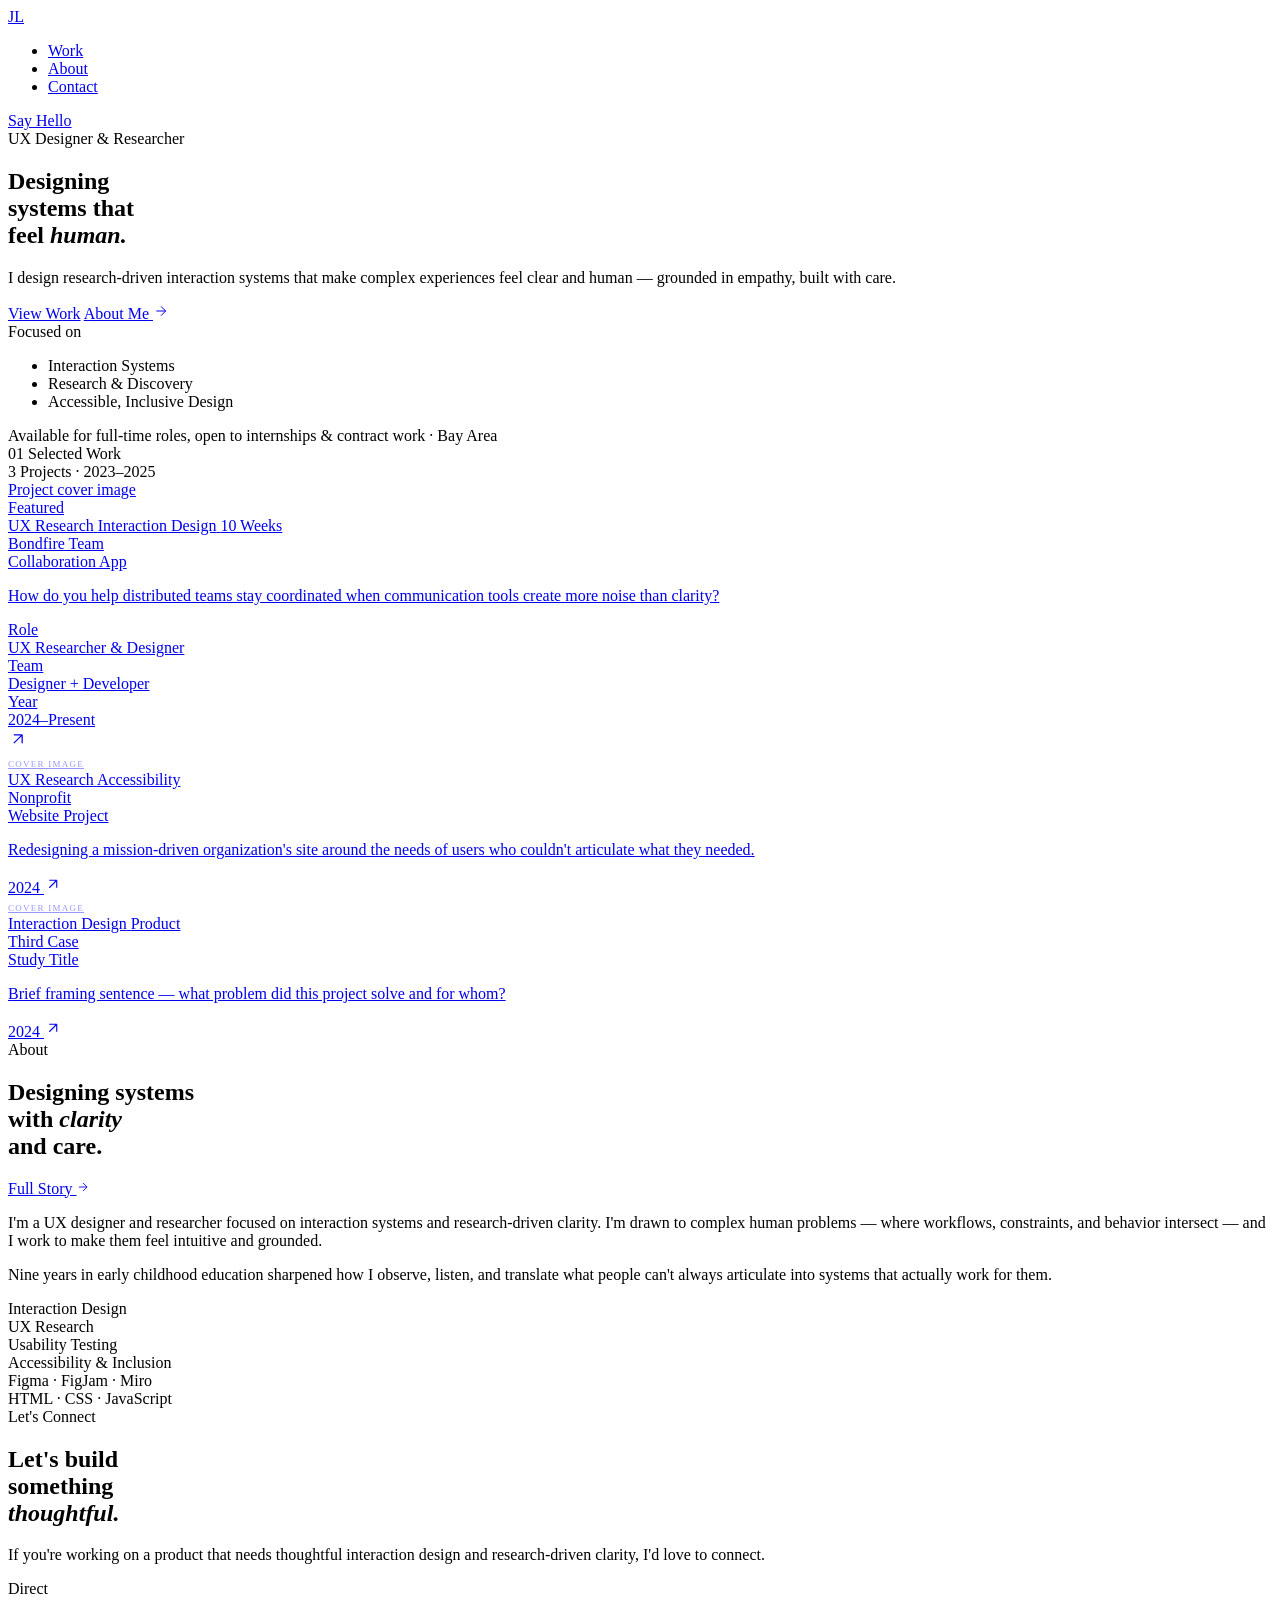
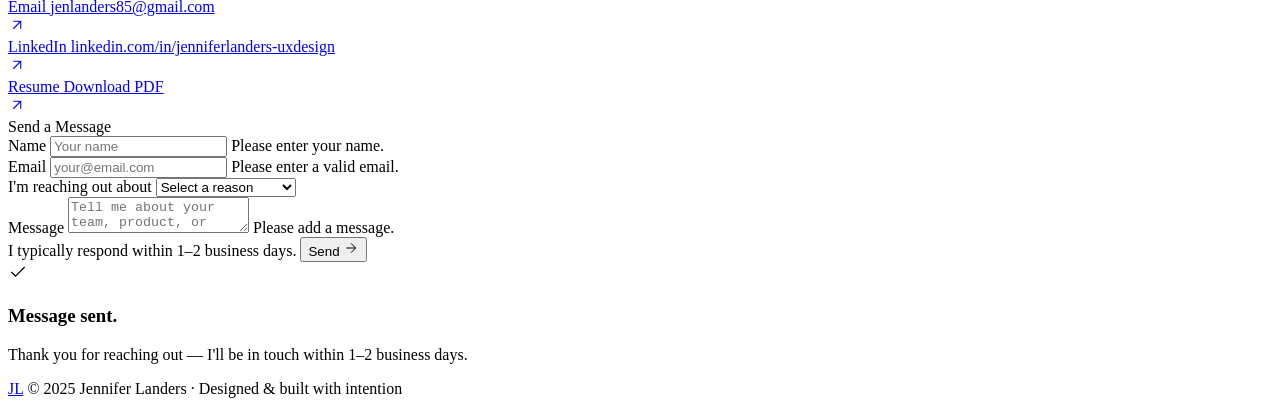
==== index.html @ bf780568 "initialized. 1st draft with placeholder copy from ai. w notes on replacement direction. Ztarts w ind" ====
<!doctype html>
<html lang="en">
  <head>
    <meta charset="UTF-8" />
    <meta name="viewport" content="width=device-width, initial-scale=1.0" />
    <title>Jennifer Landers — UX Designer & Researcher</title>
    <link rel="preconnect" href="https://fonts.googleapis.com" />
    <link
      href="https://fonts.googleapis.com/css2?family=Cormorant+Garamond:ital,wght@0,300;0,400;1,300;1,400&family=DM+Sans:wght@300;400;500&display=swap"
      rel="stylesheet"
    />
    <link rel="stylesheet" href="css/shared.css" />
    <link rel="stylesheet" href="css/index.css" />
  </head>
  <body>
    <!-- ── NAV ── -->
    <!-- JL becomes logo image later -->
    <nav id="nav">
      <a href="index.html" class="nav-monogram">JL</a>
      <ul class="nav-links">
        <li><a href="#work">Work</a></li>
        <li><a href="about.html">About</a></li>
        <li><a href="#contact">Contact</a></li>
      </ul>
      <a href="#contact" class="nav-cta">Say Hello</a>
    </nav>

    <!-- ── HERO ── -->
    <section class="hero">
      <div class="hero-left fade-up">
        <div class="hero-eyebrow">UX Designer & Researcher</div>
        <h1 class="hero-h1">
          Designing<br />systems that<br />feel <em>human.</em>
        </h1>
        <!--
        COPY NOTE: This sub line is your elevator pitch.
        Keep it to 2 sentences max. It should answer:
        what you do + how you do it + what makes you different.
        Update this once you finalize your personal summary.
      -->
        <p class="hero-sub">
          I design research-driven interaction systems that make complex
          experiences feel clear and human — grounded in empathy, built with
          care.
        </p>
        <div class="hero-actions">
          <a href="#work" class="btn-primary">View Work</a>
          <a href="about.html" class="btn-ghost">
            About Me
            <svg
              width="16"
              height="16"
              fill="none"
              stroke="currentColor"
              stroke-width="1.5"
              viewBox="0 0 24 24"
            >
              <path d="M5 12h14M12 5l7 7-7 7" />
            </svg>
          </a>
        </div>
      </div>

      <div class="hero-right fade-up" style="transition-delay: 120ms">
        <div class="hero-descriptor">
          <div class="hero-descriptor-label">Focused on</div>
          <!--
          COPY NOTE: These 3 lines are your specialisms.
          Each gets a green dot. Keep them short — 3–4 words max.
          These should match the language in your resume and about page.
        -->
          <ul class="descriptor-list">
            <li>Interaction Systems <span></span></li>
            <li>Research & Discovery <span></span></li>
            <li>Accessible, Inclusive Design <span></span></li>
          </ul>
        </div>
        <div class="hero-availability">
          <div class="availability-dot"></div>
          <!--
          COPY NOTE: Update this when your availability changes.
          Options: "Available for full-time roles · Bay Area"
          or "Open to internships & contract work · Bay Area"
        -->
          <span class="availability-text"
            >Available for full-time roles, open to internships & contract work
            · Bay Area</span
          >
        </div>
      </div>
    </section>

    <!-- ── WORK ── -->
    <section id="work">
      <div class="work-header fade-up">
        <div class="work-header-left">
          <span class="section-number">01</span>
          <span class="section-title">Selected Work</span>
        </div>
        <!--
        COPY NOTE: Update the project count and year range
        once you know how many case studies you're featuring.
      -->
        <div class="work-header-right">3 Projects · 2023–2025</div>
      </div>

      <!-- ── FEATURED CASE STUDY ── -->
      <!--
      STRUCTURE NOTE: This is your biggest, most complete project.
      It gets the 2-col layout — image left, content right.
      Link this to your actual case study file when it's ready.
      For now it links to the template.
    -->
      <a href="case-study.html" class="featured-card fade-up">
        <div class="featured-img">
          <div class="featured-img-fill">
            <!--
            IMAGE NOTE: Replace this div with an <img> tag
            when you have your project cover image.
            Recommended size: 1200×900px, JPG or WebP.
            The image will be cropped to fill this area.
          -->
            <span class="img-placeholder-text">Project cover image</span>
          </div>
          <div class="featured-card-label">Featured</div>
        </div>
        <div class="featured-content">
          <div class="featured-content-top">
            <!--
            COPY NOTE: Tags describe the work type and duration.
            First 2 are filled (green), last 1 is outline.
            Duration tag goes outline.
          -->
            <div class="featured-tags">
              <span class="card-tag">UX Research</span>
              <span class="card-tag">Interaction Design</span>
              <span class="card-tag outline">10 Weeks</span>
            </div>
            <!--
            COPY NOTE: Project title — can be a real name or a
            descriptive title. Keep to 3–5 words max for visual balance.
          -->
            <div class="featured-title">
              Bondfire Team<br />Collaboration App
            </div>
            <!--
            COPY NOTE: One sentence. Frame the human problem,
            not the feature. What did users struggle with and why
            did it matter? Avoid "I designed a..."
          -->
            <p class="featured-desc">
              How do you help distributed teams stay coordinated when
              communication tools create more noise than clarity?
            </p>
          </div>
          <div class="featured-meta">
            <div class="featured-meta-item">
              <div class="featured-meta-label">Role</div>
              <div class="featured-meta-value">UX Researcher & Designer</div>
            </div>
            <div class="featured-meta-item">
              <div class="featured-meta-label">Team</div>
              <div class="featured-meta-value">Designer + Developer</div>
            </div>
            <div class="featured-meta-item">
              <div class="featured-meta-label">Year</div>
              <div class="featured-meta-value">2024–Present</div>
            </div>
          </div>
        </div>
        <svg
          class="featured-card-arrow"
          width="20"
          height="20"
          fill="none"
          stroke="currentColor"
          stroke-width="1.5"
          viewBox="0 0 24 24"
        >
          <path d="M7 17L17 7M17 7H7M17 7v10" />
        </svg>
      </a>

      <!-- ── WORK GRID — 2 or 3 smaller cards ── -->
      <div class="work-grid">
        <!--
        WORK CARD 2
        COPY NOTE: Replace title, tags, and desc with your second project.
        If this is the Nonprofit Website project, update accordingly.
      -->
        <a href="case-study.html" class="work-card fade-up">
          <div class="work-card-img">
            <div class="work-card-img-inner">
              <span
                class="img-placeholder-text"
                style="
                  opacity: 0.4;
                  font-size: 9px;
                  letter-spacing: 0.14em;
                  text-transform: uppercase;
                  color: var(--mid-gray);
                "
                >Cover image</span
              >
            </div>
          </div>
          <div class="work-card-body">
            <div class="work-card-tags">
              <span class="card-tag">UX Research</span>
              <span class="card-tag outline">Accessibility</span>
            </div>
            <div class="work-card-title">Nonprofit<br />Website Project</div>
            <p class="work-card-desc">
              Redesigning a mission-driven organization's site around the needs
              of users who couldn't articulate what they needed.
            </p>
            <div class="work-card-footer">
              <span class="work-card-year">2024</span>
              <svg
                class="work-card-arrow"
                width="18"
                height="18"
                fill="none"
                stroke="currentColor"
                stroke-width="1.5"
                viewBox="0 0 24 24"
              >
                <path d="M7 17L17 7M17 7H7M17 7v10" />
              </svg>
            </div>
          </div>
        </a>

        <!--
        WORK CARD 3
        COPY NOTE: Replace with your third project.
        The Ctrl Z website, Ripple, or another strong piece.
      -->
        <a
          href="case-study.html"
          class="work-card fade-up"
          style="transition-delay: 80ms"
        >
          <div class="work-card-img">
            <div class="work-card-img-inner">
              <span
                class="img-placeholder-text"
                style="
                  opacity: 0.4;
                  font-size: 9px;
                  letter-spacing: 0.14em;
                  text-transform: uppercase;
                  color: var(--mid-gray);
                "
                >Cover image</span
              >
            </div>
          </div>
          <div class="work-card-body">
            <div class="work-card-tags">
              <span class="card-tag">Interaction Design</span>
              <span class="card-tag outline">Product</span>
            </div>
            <div class="work-card-title">Third Case<br />Study Title</div>
            <p class="work-card-desc">
              Brief framing sentence — what problem did this project solve and
              for whom?
            </p>
            <div class="work-card-footer">
              <span class="work-card-year">2024</span>
              <svg
                class="work-card-arrow"
                width="18"
                height="18"
                fill="none"
                stroke="currentColor"
                stroke-width="1.5"
                viewBox="0 0 24 24"
              >
                <path d="M7 17L17 7M17 7H7M17 7v10" />
              </svg>
            </div>
          </div>
        </a>
      </div>
      <!--
      OPTIONAL 4TH CARD NOTE: The original had a 4th card that spans
      full width. Uncomment and populate this block if you have a 4th
      project. Delete it if you only have 3.

      <a href="case-study.html" class="work-card fade-up"
         style="grid-column:1/-1;display:grid;grid-template-columns:1fr 2fr;transition-delay:120ms;">
        ... card content ...
      </a>
    --></section>

    <!-- ── ABOUT BLURB ── -->
    <section id="about-blurb" class="fade-up">
      <div class="about-blurb-left">
        <div class="about-blurb-eyebrow">About</div>
        <!--
        COPY NOTE: This headline echoes the About page H1.
        It should feel like a warm invitation, not a job description.
        The <em> wraps the italic word — keep it to one word.
      -->
        <h2 class="about-blurb-h2">
          Designing systems<br />with <em>clarity</em><br />and care.
        </h2>
        <a href="about.html" class="about-blurb-link">
          Full Story
          <svg
            width="14"
            height="14"
            fill="none"
            stroke="currentColor"
            stroke-width="1.5"
            viewBox="0 0 24 24"
          >
            <path d="M5 12h14M12 5l7 7-7 7" />
          </svg>
        </a>
      </div>
      <div class="about-blurb-right">
        <!--
        COPY NOTE: 2 short paragraphs. This is the homepage summary —
        more concise than the About page intro.
        Para 1: what you do and how you approach it.
        Para 2: what makes your perspective different (your background).
      -->
        <p class="about-blurb-p">
          I'm a UX designer and researcher focused on interaction systems and
          research-driven clarity. I'm drawn to complex human problems — where
          workflows, constraints, and behavior intersect — and I work to make
          them feel intuitive and grounded.
        </p>
        <p class="about-blurb-p">
          Nine years in early childhood education sharpened how I observe,
          listen, and translate what people can't always articulate into systems
          that actually work for them.
        </p>
        <!--
        CAPABILITY GRID NOTE: 6 cells in a 2×3 grid.
        These are your core skills/tools — short phrases only.
        Green dot auto-added via CSS.
      -->
        <div class="about-capabilities">
          <div class="capability-item">
            <div class="capability-dot"></div>
            Interaction Design
          </div>
          <div class="capability-item">
            <div class="capability-dot"></div>
            UX Research
          </div>
          <div class="capability-item">
            <div class="capability-dot"></div>
            Usability Testing
          </div>
          <div class="capability-item">
            <div class="capability-dot"></div>
            Accessibility & Inclusion
          </div>
          <div class="capability-item">
            <div class="capability-dot"></div>
            Figma · FigJam · Miro
          </div>
          <div class="capability-item">
            <div class="capability-dot"></div>
            HTML · CSS · JavaScript
          </div>
        </div>
      </div>
    </section>

    <!-- ── CONTACT ── -->
    <!--
    SECTION NOTE: This section sits on a dark graphite background.
    Left col: your headline + direct links (email, LinkedIn, resume).
    Right col: contact form.
    The form works purely as HTML — JS later adds validation
    and the success state. Without JS it submits normally.
  -->
    <section id="contact" class="fade-up">
      <div class="contact-left">
        <div class="contact-top">
          <div class="contact-eyebrow">Let's Connect</div>
          <h2 class="contact-h2">
            Let's build<br />something<br /><em>thoughtful.</em>
          </h2>
          <p class="contact-p">
            If you're working on a product that needs thoughtful interaction
            design and research-driven clarity, I'd love to connect.
          </p>
        </div>
        <div class="contact-links">
          <div class="contact-links-label">Direct</div>

          <!-- COPY NOTE: Replace with your professional email address -->
          <a href="mailto:jenlanders85@gmail.com" class="contact-link">
            <div class="contact-link-left">
              <span class="contact-link-label">Email</span>
              <span class="contact-link-value">jenlanders85@gmail.com</span>
            </div>
            <svg
              class="contact-link-arrow"
              width="18"
              height="18"
              fill="none"
              stroke="currentColor"
              stroke-width="1.5"
              viewBox="0 0 24 24"
            >
              <path d="M7 17L17 7M17 7H7M17 7v10" />
            </svg>
          </a>

          <!-- COPY NOTE: Replace with your real LinkedIn URL -->
          <a
            href="https://linkedin.com/in/jenniferlanders-uxdesign"
            class="contact-link"
            target="_blank"
            rel="noopener"
          >
            <div class="contact-link-left">
              <span class="contact-link-label">LinkedIn</span>
              <span class="contact-link-value"
                >linkedin.com/in/jenniferlanders-uxdesign</span
              >
            </div>
            <svg
              class="contact-link-arrow"
              width="18"
              height="18"
              fill="none"
              stroke="currentColor"
              stroke-width="1.5"
              viewBox="0 0 24 24"
            >
              <path d="M7 17L17 7M17 7H7M17 7v10" />
            </svg>
          </a>

          <!-- COPY NOTE: Update the href once your resume PDF is named and placed -->
          <a
            href="jennifer-landers-resume.pdf"
            class="contact-link"
            target="_blank"
          >
            <div class="contact-link-left">
              <span class="contact-link-label">Resume</span>
              <span class="contact-link-value">Download PDF</span>
            </div>
            <svg
              class="contact-link-arrow"
              width="18"
              height="18"
              fill="none"
              stroke="currentColor"
              stroke-width="1.5"
              viewBox="0 0 24 24"
            >
              <path d="M7 17L17 7M17 7H7M17 7v10" />
            </svg>
          </a>
        </div>
      </div>

      <div class="contact-right">
        <div class="contact-form-label">Send a Message</div>
        <div class="contact-form-wrap">
          <!--
          FORM NOTE: action="" currently goes nowhere — the page just
          reloads on submit. fixed later w js
        
        -->
          <form class="contact-form" id="contactForm" novalidate>
            <div class="form-row">
              <div class="form-field" id="field-name">
                <label for="contact-name">Name</label>
                <input
                  type="text"
                  id="contact-name"
                  name="name"
                  placeholder="Your name"
                  autocomplete="name"
                />
                <span class="form-error-msg">Please enter your name.</span>
              </div>
              <div class="form-field" id="field-email">
                <label for="contact-email">Email</label>
                <input
                  type="email"
                  id="contact-email"
                  name="email"
                  placeholder="your@email.com"
                  autocomplete="email"
                />
                <span class="form-error-msg">Please enter a valid email.</span>
              </div>
            </div>
            <div class="form-field" id="field-reason">
              <label for="contact-reason">I'm reaching out about</label>
              <select id="contact-reason" name="reason">
                <option value="" disabled selected>Select a reason</option>
                <option value="fulltime">Full-time role</option>
                <option value="contract">Freelance / contract</option>
                <option value="collab">Collaboration</option>
                <option value="other">Something else</option>
              </select>
            </div>
            <div class="form-field" id="field-message">
              <label for="contact-message">Message</label>
              <textarea
                id="contact-message"
                name="message"
                placeholder="Tell me about your team, product, or what you're working on…"
              ></textarea>
              <span class="form-error-msg">Please add a message.</span>
            </div>
            <div class="form-submit-row">
              <span class="form-note"
                >I typically respond within 1–2 business days.</span
              >
              <button type="submit" class="btn-form-submit">
                Send
                <svg
                  width="16"
                  height="16"
                  fill="none"
                  stroke="currentColor"
                  stroke-width="1.5"
                  viewBox="0 0 24 24"
                >
                  <path d="M5 12h14M12 5l7 7-7 7" />
                </svg>
              </button>
            </div>
          </form>

          <!-- SUCCESS STATE: hidden by default, add w JS -->
          <div class="form-success" id="formSuccess">
            <div class="form-success-icon">
              <svg
                width="20"
                height="20"
                fill="none"
                stroke="currentColor"
                stroke-width="1.5"
                viewBox="0 0 24 24"
              >
                <path d="M20 6L9 17l-5-5" />
              </svg>
            </div>
            <h3>Message sent.</h3>
            <p>
              Thank you for reaching out — I'll be in touch within 1–2 business
              days.
            </p>
          </div>
        </div>
      </div>
    </section>

    <!-- ── FOOTER ── -->

    <footer>
      <a href="index.html" class="footer-monogram">JL</a>
      <span class="footer-copy"
        >© 2025 Jennifer Landers · Designed & built with intention</span
      >
    </footer>

    <!--
    JS NOTE: Script tag is here but index.js is empty until later js add.
    The page works completely without it.
  -->
    <script src="javascript/index.js"></script>
  </body>
</html>
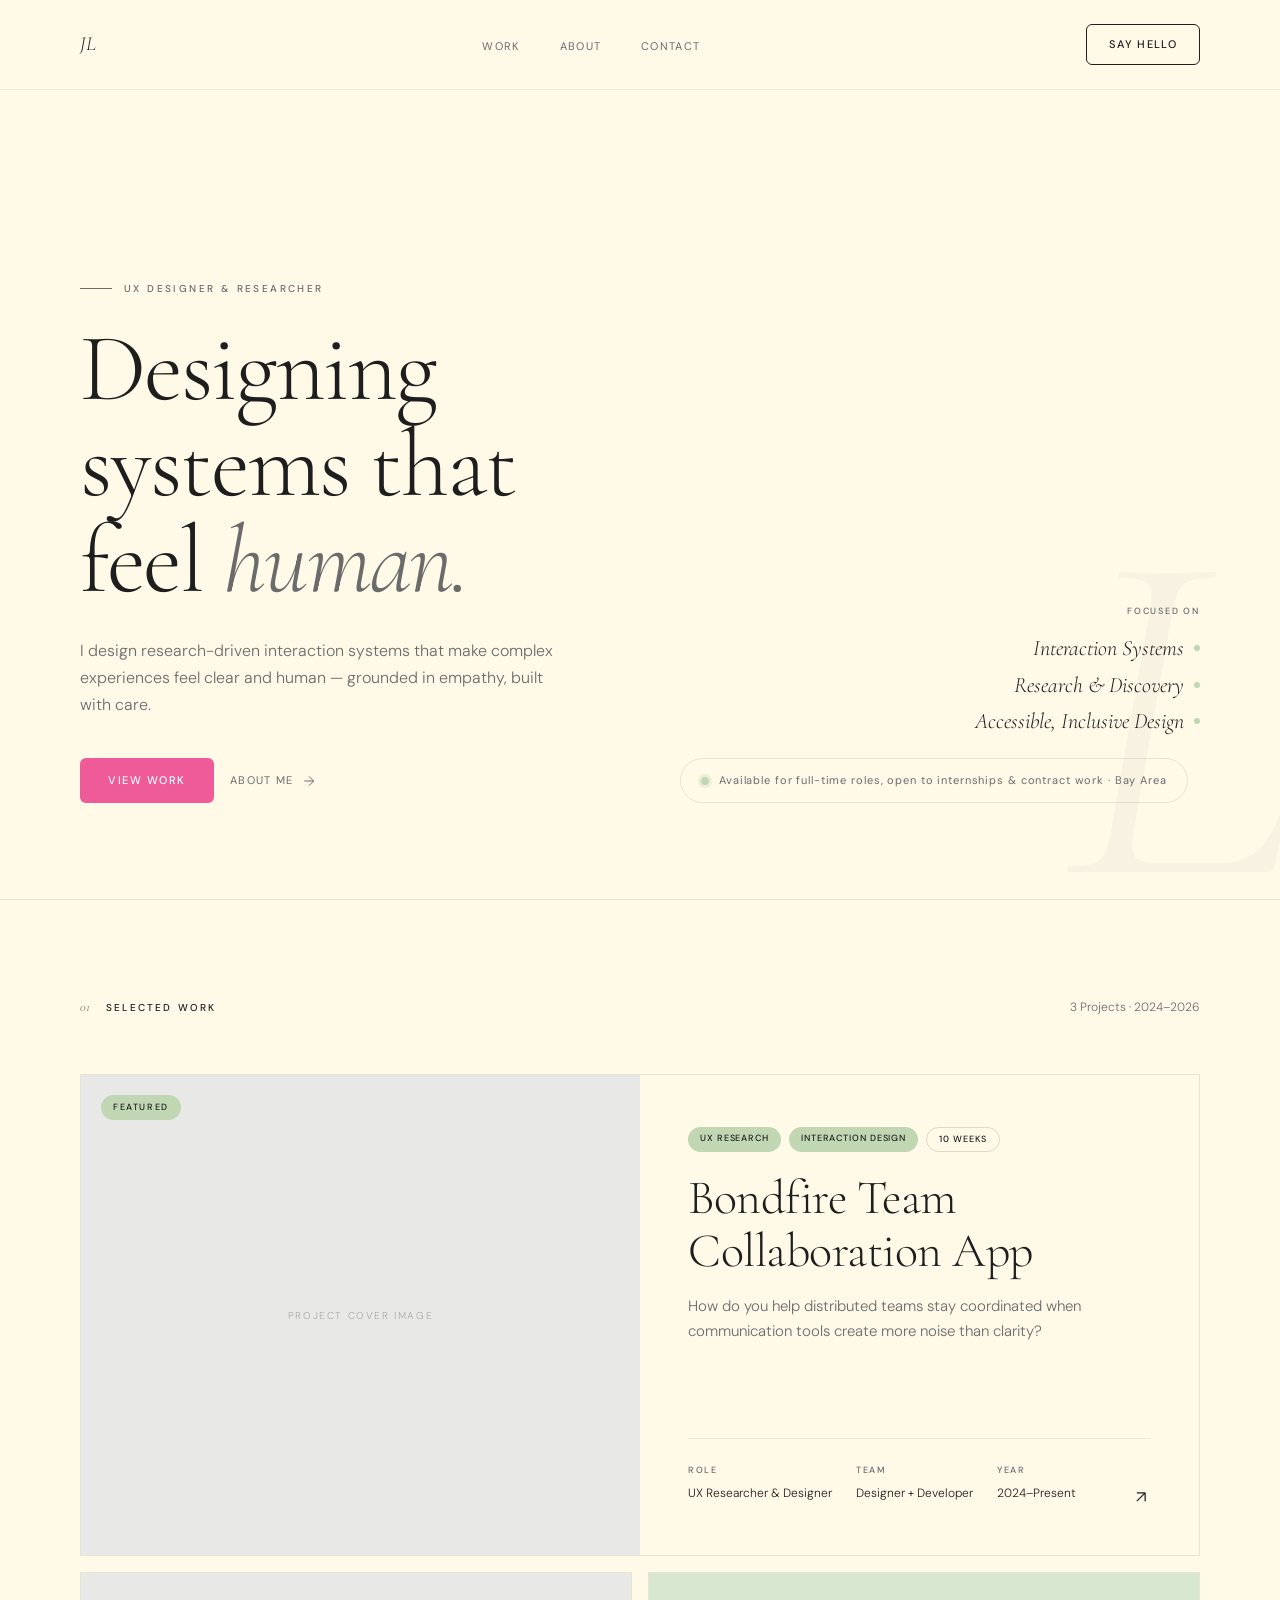
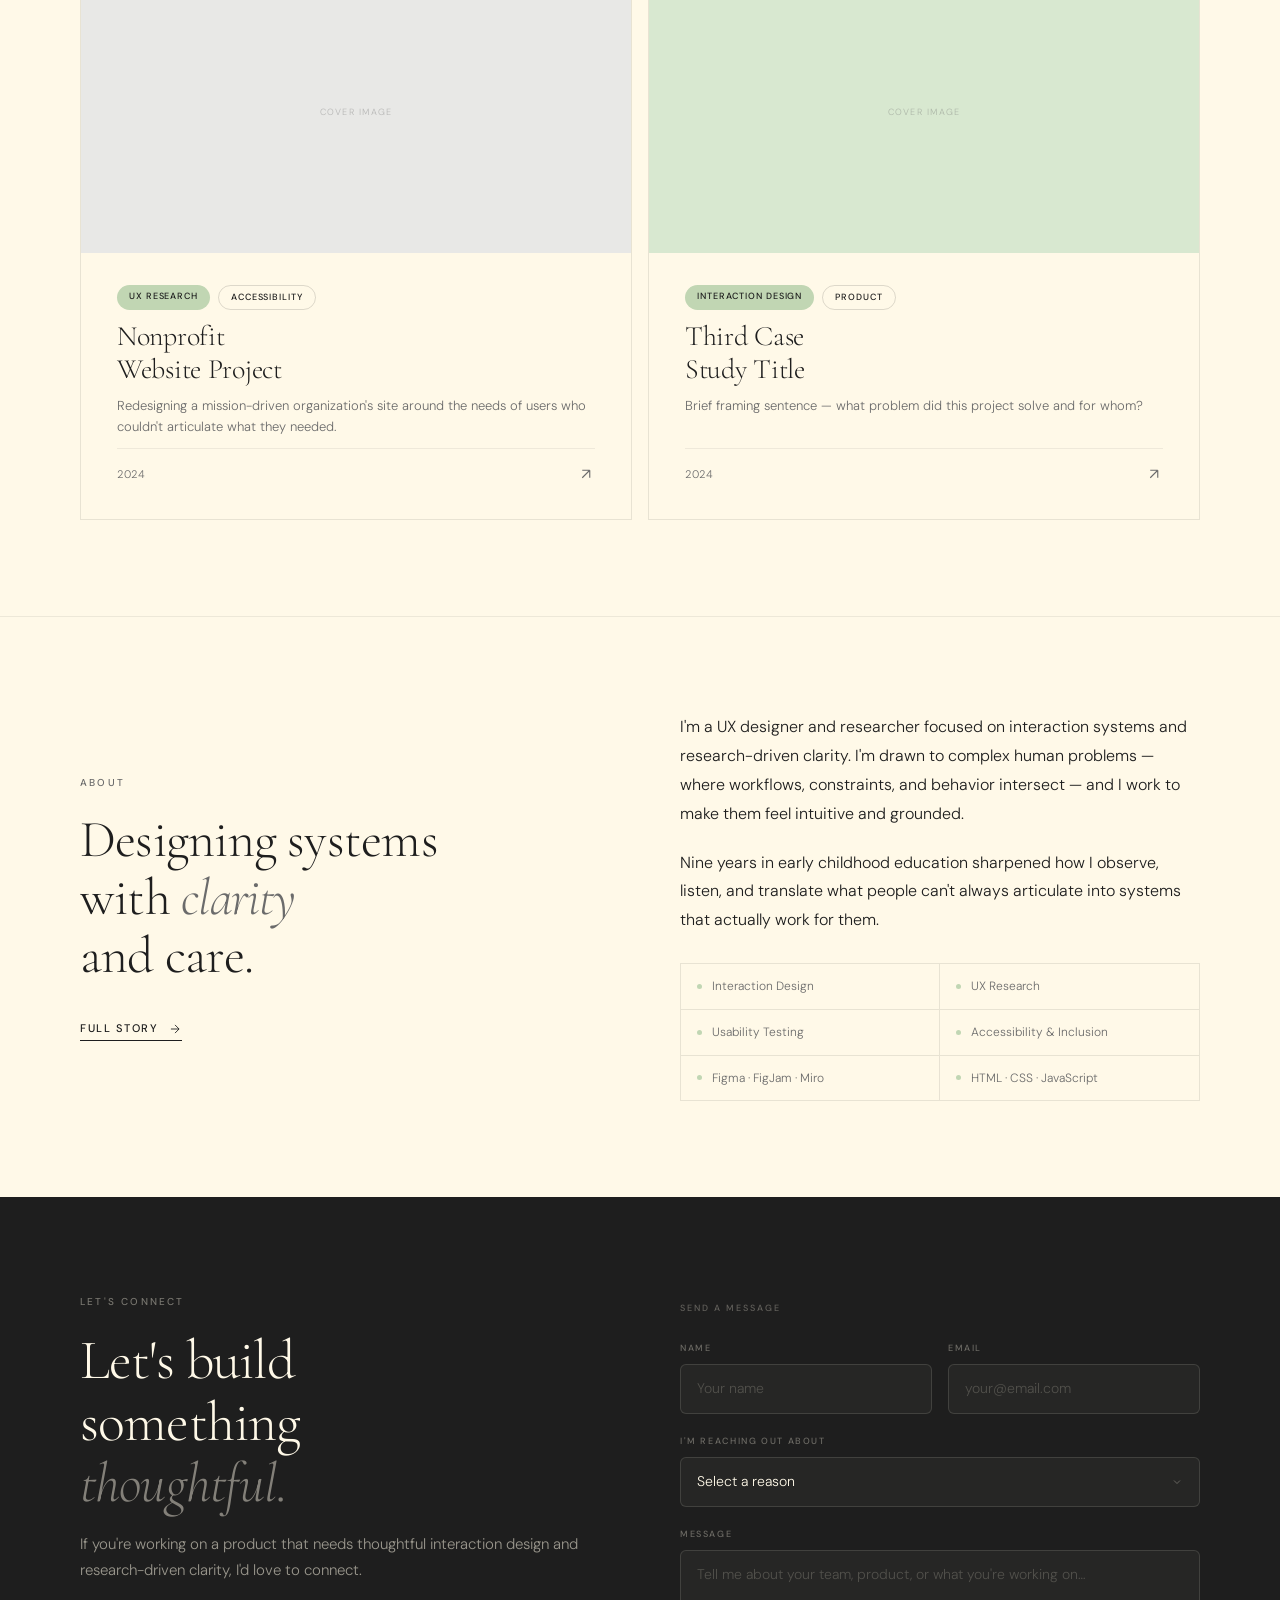
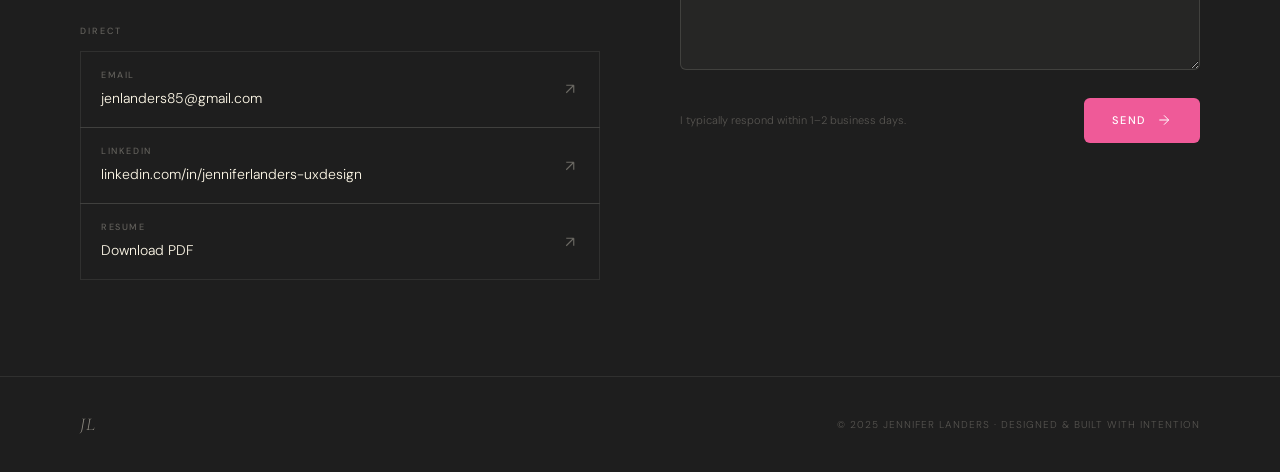
==== commit 28fe0117: "fade up, nav shrink, and form validation to index js and about js (v1 w notes)" ====
--- a/index.html
+++ b/index.html
@@ -101,7 +101,7 @@
         COPY NOTE: Update the project count and year range
         once you know how many case studies you're featuring.
       -->
-        <div class="work-header-right">3 Projects · 2023–2025</div>
+        <div class="work-header-right">3 Projects · 2024–2026</div>
       </div>
 
       <!-- ── FEATURED CASE STUDY ── -->
--- a/css/shared.css
+++ b/css/shared.css
@@ -0,0 +1,530 @@
+/* ============================================================
+   SHARED.CSS — Jennifer Landers Portfolio
+   Human Systems, Warm Clarity design system.
+   Tokens, reset, and components shared across all pages.
+   Import this style sheet before specific ones
+   ============================================================ */
+
+/* ============================================================
+   1. DESIGN TOKENS
+   All colors, fonts, and spacing references live here in this file.
+   creates the template
+   ============================================================ */
+
+:root {
+  /* ── Colors ── */
+  --cream: #fff9e8; /* Page background */
+  --green: #c1d6b3; /* Tags, dots, accent fills */
+  --graphite: #1e1e1e; /* Primary text, dark sections */
+  --warm-gray: #e8e8e6; /* Card backgrounds, placeholders */
+  --coral: #ef5a98; /* Primary CTA only */
+  --mid-gray: #6b6b6b; /* Secondary text, labels */
+
+  /* ── Typography ── */
+  --serif: "Cormorant Garamond", Georgia, serif;
+  --sans: "DM Sans", sans-serif;
+
+  /* ── Spacing ── */
+  --page-pad: 80px; /* Left/right padding on page content */
+  --section-v: 96px; /* Top/bottom padding on major sections */
+}
+
+/* ============================================================
+   2. RESET
+   Normalizes browser defaults so we start from a clean slate.
+   ============================================================ */
+
+*,
+*::before,
+*::after {
+  box-sizing: border-box;
+  margin: 0;
+  padding: 0;
+}
+
+/* Remove list bullets — i style lists my way */
+ul,
+ol {
+  list-style: none;
+}
+
+/* Images and media should never overflow their containers */
+img,
+video,
+svg {
+  display: block;
+  max-width: 100%;
+}
+
+/* Inherit font on form elements — browsers don't do this by default */
+input,
+button,
+textarea,
+select {
+  font: inherit;
+}
+
+/* Remove default button appearance */
+button {
+  background: none;
+  border: none;
+  cursor: pointer;
+}
+
+/* ============================================================
+   3. BASE STYLES
+   ============================================================ */
+
+html {
+  /* Smooth scrolling for anchor links (#work, #contact) */
+  scroll-behavior: smooth;
+  /* Prevent layout shift from scrollbar appearing */
+  overflow-y: scroll;
+}
+
+body {
+  background-color: var(--cream);
+  font-family: var(--sans);
+  color: var(--graphite);
+  font-size: 16px;
+  font-weight: 300;
+  line-height: 1.7;
+  /* Prevents horizontal scroll from any overflowing elements */
+  overflow-x: hidden;
+}
+
+/* Anchor tags inherit color by default — so style links explicitly */
+a {
+  color: inherit;
+}
+
+/* ============================================================
+   4. FADE-UP ANIMATION — fix for js
+   
+   The problem: .fade-up starts invisible (opacity: 0).
+   If JS doesn't run, content is permanently hidden.
+   
+   The solution:
+   - By default, .fade-up is FULLY VISIBLE (no transform, full opacity).
+   - When JS loads add later, it adds .js-loaded to <body>.
+   - ONLY then do we hide .fade-up elements so JS can reveal them.
+   - Result: no JS = site looks perfect. JS = adds scroll reveals.
+   ============================================================ */
+
+/* Default: visible. Works without any JavaScript. */
+.fade-up {
+  opacity: 1;
+  transform: translateY(0);
+}
+
+/* hides elements if js */
+.js-loaded .fade-up {
+  opacity: 0;
+  transform: translateY(16px);
+  transition:
+    opacity 500ms ease-in-out,
+    transform 500ms ease-in-out;
+}
+
+/* revealed w js */
+.js-loaded .fade-up.visible {
+  opacity: 1;
+  transform: translateY(0);
+}
+
+/*  reduced motion preference */
+@media (prefers-reduced-motion: reduce) {
+  .js-loaded .fade-up {
+    opacity: 1;
+    transform: translateY(0);
+    transition: none;
+  }
+}
+
+/* ============================================================
+   5. NAVIGATION
+   Fixed top nav with backdrop blur.
+   Gets .scrolled class added by JS (Step 8) on scroll.
+   Works perfectly without .scrolled — just doesn't shrink.
+   ============================================================ */
+
+nav {
+  position: fixed;
+  top: 0;
+  left: 0;
+  right: 0;
+  z-index: 100;
+
+  display: flex;
+  justify-content: space-between;
+  align-items: center;
+
+  /* Tall padding by default */
+  padding: 24px var(--page-pad);
+
+  /* Semi-transparent cream background with blur */
+  background: rgba(255, 249, 232, 0.92);
+  backdrop-filter: blur(10px);
+  -webkit-backdrop-filter: blur(10px); /* Safari */
+
+  border-bottom: 1px solid rgba(30, 30, 30, 0.07);
+
+  /* Smooth transition for  shrink on scroll */
+  transition: padding 300ms ease-in-out;
+}
+
+nav.scrolled {
+  padding-top: 18px;
+  padding-bottom: 18px;
+}
+
+/* ── Monogram / Logo ── */
+.nav-monogram {
+  font-family: var(--serif);
+  font-size: 20px;
+  font-style: italic;
+  font-weight: 300;
+  color: var(--graphite);
+  text-decoration: none;
+  letter-spacing: 0.04em;
+  /* Prevents layout shift if we swap for an image later */
+  flex-shrink: 0;
+}
+
+/* ── Nav links ── */
+.nav-links {
+  display: flex;
+  gap: 40px;
+  align-items: center;
+}
+
+.nav-links a {
+  font-size: 11px;
+  font-weight: 400;
+  letter-spacing: 0.12em;
+  text-transform: uppercase;
+  color: var(--mid-gray);
+  text-decoration: none;
+  transition: color 200ms ease-in-out;
+}
+
+.nav-links a:hover,
+.nav-links a.active {
+  color: var(--graphite);
+}
+
+/* ── Nav CTA button ── */
+.nav-cta {
+  font-size: 11px;
+  font-weight: 500;
+  letter-spacing: 0.12em;
+  text-transform: uppercase;
+  color: var(--graphite);
+  text-decoration: none;
+  padding: 10px 22px;
+  border: 1px solid var(--graphite);
+  border-radius: 6px;
+  transition:
+    background 220ms ease-in-out,
+    color 220ms ease-in-out;
+}
+
+.nav-cta:hover {
+  background: var(--graphite);
+  color: var(--cream);
+}
+
+/* ============================================================
+   6. BUTTONS
+   Three variants:
+   - btn-primary: coral filled (use sparingly — CTAs only)
+   - btn-secondary: ghost with graphite border
+   - btn-ghost: text-only with arrow (inline links)
+   - btn-form-submit: coral filled, used inside the contact form
+   ============================================================ */
+
+/* ── Primary: coral fill ── */
+.btn-primary {
+  display: inline-block;
+  background: var(--coral);
+  color: #fff;
+  font-family: var(--sans);
+  font-size: 11px;
+  font-weight: 500;
+  letter-spacing: 0.14em;
+  text-transform: uppercase;
+  padding: 13px 28px;
+  border-radius: 6px;
+  border: none;
+  cursor: pointer;
+  text-decoration: none;
+  transition: opacity 220ms ease-in-out;
+}
+
+.btn-primary:hover {
+  opacity: 0.85;
+}
+
+/* ── Secondary: ghost with border ── */
+.btn-secondary {
+  display: inline-block;
+  background: transparent;
+  color: var(--graphite);
+  font-family: var(--sans);
+  font-size: 11px;
+  font-weight: 500;
+  letter-spacing: 0.14em;
+  text-transform: uppercase;
+  padding: 12px 27px;
+  border-radius: 6px;
+  border: 1px solid var(--graphite);
+  cursor: pointer;
+  text-decoration: none;
+  transition:
+    background 220ms ease-in-out,
+    color 220ms ease-in-out;
+}
+
+.btn-secondary:hover {
+  background: var(--graphite);
+  color: var(--cream);
+}
+
+/* ── Ghost: text + arrow, no border ── */
+.btn-ghost {
+  display: inline-flex;
+  align-items: center;
+  gap: 8px;
+  font-size: 11px;
+  font-weight: 400;
+  letter-spacing: 0.12em;
+  text-transform: uppercase;
+  color: var(--mid-gray);
+  text-decoration: none;
+  transition: color 200ms ease-in-out;
+}
+
+.btn-ghost:hover {
+  color: var(--graphite);
+}
+
+.btn-ghost svg {
+  transition: transform 200ms ease-in-out;
+  flex-shrink: 0;
+}
+
+.btn-ghost:hover svg {
+  transform: translateX(3px);
+}
+
+/* ── Form submit: coral fill, inline-flex for icon ── */
+.btn-form-submit {
+  display: inline-flex;
+  align-items: center;
+  gap: 10px;
+  background: var(--coral);
+  color: #fff;
+  font-family: var(--sans);
+  font-size: 11px;
+  font-weight: 500;
+  letter-spacing: 0.14em;
+  text-transform: uppercase;
+  padding: 13px 28px;
+  border-radius: 6px;
+  border: none;
+  cursor: pointer;
+  white-space: nowrap;
+  flex-shrink: 0;
+  transition: opacity 220ms ease-in-out;
+}
+
+.btn-form-submit:hover {
+  opacity: 0.85;
+}
+
+.btn-form-submit svg {
+  transition: transform 220ms ease-in-out;
+  flex-shrink: 0;
+}
+
+.btn-form-submit:hover svg {
+  transform: translateX(3px);
+}
+
+/* ============================================================
+   7. TAGS
+   Small pill labels used on project cards and about page.
+   Two variants: filled (green) and outline.
+   ============================================================ */
+
+.tag {
+  display: inline-block;
+  background: var(--green);
+  color: var(--graphite);
+  font-size: 10px;
+  font-weight: 500;
+  letter-spacing: 0.08em;
+  text-transform: uppercase;
+  padding: 5px 14px;
+  border-radius: 100px;
+  /* Prevent tags from wrapping mid-word */
+  white-space: nowrap;
+}
+
+.tag.outline {
+  background: transparent;
+  border: 1px solid rgba(30, 30, 30, 0.2);
+}
+
+/* ============================================================
+   8. SECTION HEADER PATTERN
+   Used at the top of every major section across all pages.
+   
+   Structure:
+   <div class="section-header">
+     <span class="section-number">01</span>
+     <span class="section-title">Section Name</span>
+     <div class="section-rule"></div>   ← expands to fill remaining space
+   </div>
+   ============================================================ */
+
+.section-header {
+  display: flex;
+  align-items: baseline;
+  gap: 16px;
+  margin-bottom: 48px;
+}
+
+/* Italic serif number — e.g. "01" */
+.section-number {
+  font-family: var(--serif);
+  font-size: 13px;
+  font-style: italic;
+  color: var(--mid-gray);
+  /* Prevent flex shrinking */
+  flex-shrink: 0;
+}
+
+/* Uppercase small caps label — e.g. "Introduction" */
+.section-title {
+  font-size: 10px;
+  font-weight: 500;
+  letter-spacing: 0.22em;
+  text-transform: uppercase;
+  color: var(--graphite);
+  flex-shrink: 0;
+}
+
+/* Horizontal rule that fills remaining width */
+.section-rule {
+  flex: 1;
+  height: 1px;
+  background: rgba(30, 30, 30, 0.1);
+  /* Align with text baseline */
+  align-self: center;
+}
+
+/* ============================================================
+   9. INSIGHT BLOCK
+   Used in case study research sections.
+   Green background with left graphite border.
+   
+   Structure:
+   <div class="insight-block">
+     <div class="insight-label">Key Research Finding</div>
+     <p>The insight text goes here.</p>
+   </div>
+   ============================================================ */
+
+.insight-block {
+  background: var(--green);
+  padding: 32px 40px;
+  border-left: 3px solid var(--graphite);
+}
+
+.insight-block .insight-label {
+  font-size: 9px;
+  font-weight: 500;
+  letter-spacing: 0.2em;
+  text-transform: uppercase;
+  color: rgba(30, 30, 30, 0.55);
+  margin-bottom: 12px;
+}
+
+.insight-block p {
+  font-family: var(--serif);
+  font-size: 22px;
+  font-style: italic;
+  font-weight: 300;
+  line-height: 1.5;
+  color: var(--graphite);
+}
+
+/* ============================================================
+   10. FOOTER
+   Dark graphite bar, sits below all page content.
+   Logo/monogram left, copyright right.
+   ============================================================ */
+
+footer {
+  background: var(--graphite);
+  border-top: 1px solid rgba(255, 249, 232, 0.08);
+  padding: 32px var(--page-pad);
+  display: flex;
+  justify-content: space-between;
+  align-items: center;
+}
+
+/* Monogram or logo in footer — lighter than page version */
+.footer-monogram {
+  font-family: var(--serif);
+  font-size: 18px;
+  font-style: italic;
+  font-weight: 300;
+  color: rgba(255, 249, 232, 0.5);
+  text-decoration: none;
+  letter-spacing: 0.04em;
+  transition: color 200ms ease-in-out;
+}
+
+.footer-monogram:hover {
+  color: rgba(255, 249, 232, 0.8);
+}
+
+.footer-copy {
+  font-size: 10px;
+  letter-spacing: 0.1em;
+  text-transform: uppercase;
+  color: rgba(255, 249, 232, 0.25);
+}
+
+/* ============================================================
+   11. SHARED RESPONSIVE BREAKPOINTS
+   Page-specific breakpoints live in their own CSS files.
+   Only nav and footer — which appear on every page — live here.
+   ============================================================ */
+
+@media (max-width: 960px) {
+  :root {
+    /* Reduce page padding on smaller screens */
+    --page-pad: 32px;
+  }
+
+  nav,
+  nav.scrolled {
+    padding: 20px var(--page-pad);
+  }
+
+  /* Hide nav links on mobile — hamburger menu later */
+  /* mobil */
+  .nav-links {
+    display: none;
+  }
+
+  footer {
+    flex-direction: column;
+    gap: 12px;
+    text-align: center;
+    padding: 24px var(--page-pad);
+  }
+}
--- a/css/index.css
+++ b/css/index.css
@@ -0,0 +1,1067 @@
+/* ============================================================
+   INDEX.CSS — Homepage
+   load shared.css first
+   
+   Breakpoints:
+   Base:              0px+    (mobile, single column)
+   Small tablet:      640px+  (some 2-col grids)
+   Desktop:           960px+  (full layouts)
+   Large:             1200px+ (max widths, generous spacing)
+   ============================================================ */
+
+/* ============================================================
+   1. HERO
+   Mobile: stacked, single column.
+   Desktop: 2-col grid, left content / right descriptor.
+   The ghost letterform only appears at desktop — too large for mobile.
+   ============================================================ */
+
+.hero {
+  /* Push content below fixed nav. On mobile the nav is ~64px tall. */
+  padding-top: 100px;
+  padding-bottom: 64px;
+  padding-left: var(--page-pad);
+  padding-right: var(--page-pad);
+
+  /* Mobile: single column stack */
+  display: flex;
+  flex-direction: column;
+  gap: 48px;
+
+  border-bottom: 1px solid rgba(30, 30, 30, 0.1);
+  position: relative;
+  overflow: hidden;
+}
+
+/* Ghost "L" background — decorative, desktop only */
+/* Hidden on mobile */
+.hero::before {
+  content: none;
+}
+
+/* ── Hero left: eyebrow, H1, sub, buttons ── */
+.hero-left {
+  position: relative;
+  z-index: 1;
+}
+
+.hero-eyebrow {
+  font-size: 10px;
+  font-weight: 500;
+  letter-spacing: 0.24em;
+  text-transform: uppercase;
+  color: var(--mid-gray);
+  margin-bottom: 24px;
+
+  /* Short horizontal rule before the text */
+  display: flex;
+  align-items: center;
+  gap: 12px;
+}
+
+.hero-eyebrow::before {
+  content: "";
+  display: block;
+  width: 32px;
+  height: 1px;
+  background: var(--mid-gray);
+  flex-shrink: 0;
+}
+
+.hero-h1 {
+  font-family: var(--serif);
+  /* Mobile: smaller but still impactful */
+  font-size: clamp(44px, 10vw, 96px);
+  font-weight: 300;
+  line-height: 1;
+  letter-spacing: -0.02em;
+  margin-bottom: 28px;
+}
+
+.hero-h1 em {
+  font-style: italic;
+  /* Italic word in lighter mid-gray */
+  color: var(--mid-gray);
+}
+
+.hero-sub {
+  font-size: 16px;
+  font-weight: 300;
+  color: var(--mid-gray);
+  line-height: 1.7;
+  max-width: 480px;
+  margin-bottom: 40px;
+}
+
+.hero-actions {
+  display: flex;
+  gap: 16px;
+  align-items: center;
+  flex-wrap: wrap;
+}
+
+/* ── Hero right: descriptor list + availability ── */
+.hero-right {
+  position: relative;
+  z-index: 1;
+  display: flex;
+  flex-direction: column;
+  gap: 24px;
+}
+
+.hero-descriptor-label {
+  font-size: 9px;
+  font-weight: 500;
+  letter-spacing: 0.2em;
+  text-transform: uppercase;
+  color: var(--mid-gray);
+  margin-bottom: 16px;
+}
+
+.descriptor-list {
+  display: flex;
+  flex-direction: column;
+  gap: 10px;
+}
+
+.descriptor-list li {
+  font-family: var(--serif);
+  font-size: clamp(18px, 3vw, 22px);
+  font-weight: 300;
+  font-style: italic;
+  color: var(--graphite);
+  line-height: 1.2;
+  display: flex;
+  align-items: center;
+}
+
+/* Green dot after each descriptor */
+.descriptor-list li span {
+  display: inline-block;
+  width: 6px;
+  height: 6px;
+  border-radius: 50%;
+  background: var(--green);
+  margin-left: 10px;
+  flex-shrink: 0;
+}
+
+/* Availability pill */
+.hero-availability {
+  display: inline-flex;
+  align-items: center;
+  gap: 10px;
+  padding: 12px 20px;
+  border: 1px solid rgba(30, 30, 30, 0.1);
+  border-radius: 100px;
+  align-self: flex-start;
+}
+
+.availability-dot {
+  width: 8px;
+  height: 8px;
+  border-radius: 50%;
+  background: var(--green);
+  flex-shrink: 0;
+  /* Subtle pulse — CSS only, no JS needed */
+  box-shadow: 0 0 0 3px rgba(193, 214, 179, 0.3);
+  animation: pulse 2.5s ease-in-out infinite;
+}
+
+@keyframes pulse {
+  0%,
+  100% {
+    box-shadow: 0 0 0 3px rgba(193, 214, 179, 0.3);
+  }
+  50% {
+    box-shadow: 0 0 0 7px rgba(193, 214, 179, 0.1);
+  }
+}
+
+/* Pause animation for reduced motion users */
+@media (prefers-reduced-motion: reduce) {
+  .availability-dot {
+    animation: none;
+  }
+}
+
+.availability-text {
+  font-size: 11px;
+  font-weight: 400;
+  letter-spacing: 0.08em;
+  color: var(--mid-gray);
+}
+
+/* ── Hero: desktop layout ── */
+@media (min-width: 960px) {
+  .hero {
+    /* Switch to 2-column grid */
+    display: grid;
+    grid-template-columns: 1fr 1fr;
+    align-items: end;
+    gap: 80px;
+
+    /* Taller padding have more room */
+    padding-top: 160px;
+    padding-bottom: 96px;
+
+    /* Min-height ensures the hero fills the viewport */
+    min-height: 100vh;
+  }
+
+  /* Ghost letterform — only shown at desktop where it fits */
+  .hero::before {
+    content: "L";
+    position: absolute;
+    bottom: -60px;
+    right: -20px;
+    font-family: var(--serif);
+    font-size: 480px;
+    font-style: italic;
+    font-weight: 300;
+    color: rgba(30, 30, 30, 0.03);
+    line-height: 1;
+    pointer-events: none;
+    user-select: none;
+  }
+
+  /* Descriptor list aligns to the right on desktop */
+  .hero-right {
+    align-items: flex-end;
+  }
+
+  .hero-descriptor-label {
+    text-align: right;
+  }
+
+  .descriptor-list {
+    align-items: flex-end;
+  }
+}
+
+/* ============================================================
+   2. WORK SECTION
+   Mobile: everything stacked.
+   Desktop: featured card is 2-col, work grid is 2-col.
+   ============================================================ */
+
+#work {
+  padding: 64px var(--page-pad);
+}
+
+@media (min-width: 960px) {
+  #work {
+    padding: 96px var(--page-pad);
+  }
+}
+
+/* ── Work section header ── */
+.work-header {
+  display: flex;
+  /* Mobile: stack label and count */
+  flex-direction: column;
+  gap: 8px;
+  margin-bottom: 40px;
+}
+
+.work-header-left {
+  display: flex;
+  align-items: baseline;
+  gap: 16px;
+}
+
+.work-header-right {
+  font-size: 12px;
+  color: var(--mid-gray);
+}
+
+@media (min-width: 640px) {
+  .work-header {
+    /* Side by side on wider screens */
+    flex-direction: row;
+    justify-content: space-between;
+    align-items: baseline;
+    margin-bottom: 56px;
+  }
+}
+
+/* ── Featured card ── */
+.featured-card {
+  display: flex;
+  /* Mobile: single column — image on top, content below */
+  flex-direction: column;
+
+  border: 1px solid rgba(30, 30, 30, 0.1);
+  margin-bottom: 16px;
+  text-decoration: none;
+  color: inherit;
+  position: relative;
+  overflow: hidden;
+  transition: border-color 250ms ease-in-out;
+}
+
+.featured-card:hover {
+  border-color: var(--graphite);
+}
+
+/* Image area */
+.featured-img {
+  background: var(--warm-gray);
+  /* Mobile: fixed height image area */
+  min-height: 280px;
+  overflow: hidden;
+  position: relative;
+}
+
+.featured-img-fill {
+  width: 100%;
+  height: 100%;
+  min-height: 280px;
+  background: var(--warm-gray);
+  display: flex;
+  align-items: center;
+  justify-content: center;
+  /* Scale on hover — CSS only */
+  transition: transform 600ms ease-in-out;
+}
+
+.featured-card:hover .featured-img-fill {
+  transform: scale(1.02);
+}
+
+.img-placeholder-text {
+  font-size: 10px;
+  letter-spacing: 0.16em;
+  text-transform: uppercase;
+  color: var(--mid-gray);
+  opacity: 0.5;
+}
+
+/* "Featured" badge */
+.featured-card-label {
+  position: absolute;
+  top: 20px;
+  left: 20px;
+  font-size: 9px;
+  font-weight: 500;
+  letter-spacing: 0.18em;
+  text-transform: uppercase;
+  color: var(--graphite);
+  background: var(--green);
+  padding: 5px 12px;
+  border-radius: 100px;
+}
+
+/* Content area */
+.featured-content {
+  padding: 36px 32px;
+  display: flex;
+  flex-direction: column;
+  justify-content: space-between;
+  gap: 32px;
+  background: var(--cream);
+}
+
+.featured-tags {
+  display: flex;
+  gap: 8px;
+  flex-wrap: wrap;
+  margin-bottom: 20px;
+}
+
+/* Card tags — slightly smaller than page-level tags */
+.card-tag {
+  display: inline-block;
+  background: var(--green);
+  color: var(--graphite);
+  font-size: 9px;
+  font-weight: 500;
+  letter-spacing: 0.1em;
+  text-transform: uppercase;
+  padding: 4px 12px;
+  border-radius: 100px;
+  white-space: nowrap;
+}
+
+.card-tag.outline {
+  background: transparent;
+  border: 1px solid rgba(30, 30, 30, 0.15);
+}
+
+.featured-title {
+  font-family: var(--serif);
+  font-size: clamp(28px, 4vw, 48px);
+  font-weight: 300;
+  line-height: 1.1;
+  letter-spacing: -0.01em;
+  margin-bottom: 16px;
+}
+
+.featured-desc {
+  font-size: 15px;
+  color: var(--mid-gray);
+  line-height: 1.7;
+  margin-bottom: 0;
+}
+
+/* Meta strip: Role / Team / Year */
+.featured-meta {
+  display: flex;
+  /* Mobile: wrap if needed */
+  flex-wrap: wrap;
+  gap: 24px;
+  padding-top: 24px;
+  border-top: 1px solid rgba(30, 30, 30, 0.08);
+}
+
+.featured-meta-label {
+  font-size: 9px;
+  font-weight: 500;
+  letter-spacing: 0.18em;
+  text-transform: uppercase;
+  color: var(--mid-gray);
+  margin-bottom: 4px;
+}
+
+.featured-meta-value {
+  font-size: 12px;
+  color: var(--graphite);
+}
+
+/* Arrow icon — bottom right corner */
+.featured-card-arrow {
+  position: absolute;
+  bottom: 32px;
+  right: 32px;
+  color: var(--graphite);
+  transition: transform 250ms ease-in-out;
+  /* Hidden on mobile — not enough space */
+  display: none;
+}
+
+.featured-card:hover .featured-card-arrow {
+  transform: translate(4px, -4px);
+}
+
+@media (min-width: 960px) {
+  .featured-card {
+    /* Desktop: side-by-side — image left, content right */
+    display: grid;
+    grid-template-columns: 1fr 1fr;
+  }
+
+  .featured-img {
+    /* Full height on desktop */
+    min-height: 480px;
+  }
+
+  .featured-img-fill {
+    min-height: 480px;
+  }
+
+  .featured-content {
+    /* More breathing room on desktop */
+    padding: 52px 48px;
+  }
+
+  .featured-card-arrow {
+    /* Show arrow on desktop */
+    display: block;
+    bottom: 48px;
+    right: 48px;
+  }
+}
+
+/* ── Work grid: smaller cards ── */
+.work-grid {
+  /* Mobile: single column */
+  display: grid;
+  grid-template-columns: 1fr;
+  gap: 16px;
+}
+
+@media (min-width: 640px) {
+  .work-grid {
+    /* 2 columns from tablet up */
+    grid-template-columns: 1fr 1fr;
+  }
+}
+
+.work-card {
+  border: 1px solid rgba(30, 30, 30, 0.1);
+  text-decoration: none;
+  color: inherit;
+  display: flex;
+  flex-direction: column;
+  overflow: hidden;
+  position: relative;
+  transition: border-color 250ms ease-in-out;
+}
+
+.work-card:hover {
+  border-color: var(--graphite);
+}
+
+/* Image area */
+.work-card-img {
+  /* Mobile: shorter image */
+  height: 220px;
+  overflow: hidden;
+  background: var(--warm-gray);
+}
+
+.work-card-img-inner {
+  width: 100%;
+  height: 100%;
+  background: var(--warm-gray);
+  display: flex;
+  align-items: center;
+  justify-content: center;
+  transition: transform 600ms ease-in-out;
+}
+
+/* Subtle background color variation per card */
+.work-card:nth-child(2) .work-card-img-inner {
+  background: #d8e8d0;
+}
+.work-card:nth-child(3) .work-card-img-inner {
+  background: #eae4d4;
+}
+
+.work-card:hover .work-card-img-inner {
+  transform: scale(1.02);
+}
+
+@media (min-width: 960px) {
+  .work-card-img {
+    height: 280px;
+  }
+}
+
+/* Content area */
+.work-card-body {
+  padding: 28px 28px 32px;
+  display: flex;
+  flex-direction: column;
+  gap: 10px;
+  flex: 1;
+  background: var(--cream);
+}
+
+@media (min-width: 960px) {
+  .work-card-body {
+    padding: 32px 36px 36px;
+  }
+}
+
+.work-card-tags {
+  display: flex;
+  gap: 8px;
+  flex-wrap: wrap;
+}
+
+.work-card-title {
+  font-family: var(--serif);
+  font-size: clamp(22px, 3vw, 28px);
+  font-weight: 300;
+  line-height: 1.15;
+  letter-spacing: -0.01em;
+}
+
+.work-card-desc {
+  font-size: 13px;
+  color: var(--mid-gray);
+  line-height: 1.65;
+}
+
+/* Footer: year + arrow */
+.work-card-footer {
+  display: flex;
+  justify-content: space-between;
+  align-items: center;
+  padding-top: 16px;
+  border-top: 1px solid rgba(30, 30, 30, 0.07);
+  margin-top: auto;
+}
+
+.work-card-year {
+  font-size: 11px;
+  color: var(--mid-gray);
+  letter-spacing: 0.06em;
+}
+
+.work-card-arrow {
+  color: var(--mid-gray);
+  transition: transform 250ms ease-in-out;
+}
+
+.work-card:hover .work-card-arrow {
+  transform: translate(3px, -3px);
+}
+
+/* ============================================================
+   3. ABOUT BLURB
+   Mobile: single column stack.
+   Desktop: 2-col grid — headline left, prose + grid right.
+   ============================================================ */
+
+#about-blurb {
+  padding: 64px var(--page-pad);
+  border-top: 1px solid rgba(30, 30, 30, 0.08);
+
+  /* Mobile: single column */
+  display: flex;
+  flex-direction: column;
+  gap: 40px;
+}
+
+@media (min-width: 960px) {
+  #about-blurb {
+    /* Desktop: 2-col grid */
+    display: grid;
+    grid-template-columns: 1fr 1fr;
+    gap: 80px;
+    align-items: center;
+    padding: 96px var(--page-pad);
+  }
+}
+
+.about-blurb-eyebrow {
+  font-size: 10px;
+  font-weight: 500;
+  letter-spacing: 0.22em;
+  text-transform: uppercase;
+  color: var(--mid-gray);
+  margin-bottom: 20px;
+}
+
+.about-blurb-h2 {
+  font-family: var(--serif);
+  font-size: clamp(32px, 5vw, 52px);
+  font-weight: 300;
+  line-height: 1.12;
+  letter-spacing: -0.015em;
+  margin-bottom: 28px;
+}
+
+.about-blurb-h2 em {
+  font-style: italic;
+  color: var(--mid-gray);
+}
+
+/* "Full Story →" underline link */
+.about-blurb-link {
+  display: inline-flex;
+  align-items: center;
+  gap: 10px;
+  font-size: 11px;
+  font-weight: 500;
+  letter-spacing: 0.14em;
+  text-transform: uppercase;
+  color: var(--graphite);
+  text-decoration: none;
+  border-bottom: 1px solid var(--graphite);
+  padding-bottom: 2px;
+  transition: opacity 200ms ease-in-out;
+}
+
+.about-blurb-link:hover {
+  opacity: 0.55;
+}
+
+.about-blurb-link svg {
+  transition: transform 200ms ease-in-out;
+  flex-shrink: 0;
+}
+
+.about-blurb-link:hover svg {
+  transform: translateX(3px);
+}
+
+/* Right column: paragraphs + capability grid */
+.about-blurb-p {
+  font-size: 16px;
+  font-weight: 300;
+  color: var(--graphite);
+  line-height: 1.8;
+  margin-bottom: 20px;
+}
+
+.about-blurb-p:last-of-type {
+  margin-bottom: 28px;
+}
+
+/* Capability grid: 2-col bordered cells */
+.about-capabilities {
+  display: grid;
+  grid-template-columns: 1fr 1fr;
+  border: 1px solid rgba(30, 30, 30, 0.1);
+}
+
+.capability-item {
+  padding: 14px 16px;
+  border-right: 1px solid rgba(30, 30, 30, 0.1);
+  border-bottom: 1px solid rgba(30, 30, 30, 0.1);
+  font-size: 12px;
+  color: var(--mid-gray);
+  display: flex;
+  align-items: center;
+  gap: 10px;
+  line-height: 1.4;
+}
+
+/* Remove right border from even items (right column) */
+.capability-item:nth-child(2n) {
+  border-right: none;
+}
+
+/* Remove bottom border from last two items */
+.capability-item:nth-last-child(-n + 2) {
+  border-bottom: none;
+}
+
+.capability-dot {
+  width: 5px;
+  height: 5px;
+  border-radius: 50%;
+  background: var(--green);
+  flex-shrink: 0;
+}
+
+/* ============================================================
+   4. CONTACT SECTION
+   Mobile: single column — headline/links above, form below.
+   Desktop: 2-col — headline/links left, form right.
+   Dark graphite background.
+   ============================================================ */
+
+#contact {
+  background: var(--graphite);
+  padding: 64px var(--page-pad);
+
+  /* Mobile: single column */
+  display: flex;
+  flex-direction: column;
+  gap: 48px;
+}
+
+@media (min-width: 960px) {
+  #contact {
+    /* Desktop: 2-col grid */
+    display: grid;
+    grid-template-columns: 1fr 1fr;
+    gap: 80px;
+    align-items: start;
+    padding: 96px var(--page-pad);
+  }
+}
+
+/* ── Left column: headline + direct links ── */
+.contact-left {
+  display: flex;
+  flex-direction: column;
+  gap: 40px;
+}
+
+.contact-eyebrow {
+  font-size: 10px;
+  font-weight: 500;
+  letter-spacing: 0.22em;
+  text-transform: uppercase;
+  color: rgba(255, 249, 232, 0.4);
+  margin-bottom: 20px;
+}
+
+.contact-h2 {
+  font-family: var(--serif);
+  font-size: clamp(32px, 5vw, 56px);
+  font-weight: 300;
+  line-height: 1.1;
+  letter-spacing: -0.015em;
+  color: var(--cream);
+  margin-bottom: 16px;
+}
+
+.contact-h2 em {
+  font-style: italic;
+  color: rgba(255, 249, 232, 0.45);
+}
+
+.contact-p {
+  font-size: 15px;
+  font-weight: 300;
+  color: rgba(255, 249, 232, 0.55);
+  line-height: 1.75;
+}
+
+/* Direct links: email, LinkedIn, resume */
+.contact-links {
+  display: flex;
+  flex-direction: column;
+}
+
+.contact-links-label {
+  font-size: 9px;
+  font-weight: 500;
+  letter-spacing: 0.22em;
+  text-transform: uppercase;
+  color: rgba(255, 249, 232, 0.3);
+  margin-bottom: 12px;
+}
+
+.contact-link {
+  display: flex;
+  align-items: center;
+  justify-content: space-between;
+  padding: 16px 20px;
+  border: 1px solid rgba(255, 249, 232, 0.08);
+  text-decoration: none;
+  /* Overlap borders between items */
+  margin-bottom: -1px;
+  transition:
+    border-color 220ms ease-in-out,
+    background 220ms ease-in-out;
+}
+
+/* Last link: add bottom margin back */
+.contact-link:last-child {
+  margin-bottom: 0;
+}
+
+.contact-link:hover {
+  border-color: rgba(255, 249, 232, 0.28);
+  background: rgba(255, 249, 232, 0.04);
+  /* Bring hovered item above adjacent items */
+  position: relative;
+  z-index: 1;
+}
+
+.contact-link:hover .contact-link-arrow {
+  transform: translate(3px, -3px);
+}
+
+.contact-link-left {
+  display: flex;
+  flex-direction: column;
+  gap: 4px;
+}
+
+.contact-link-label {
+  font-size: 9px;
+  font-weight: 500;
+  letter-spacing: 0.18em;
+  text-transform: uppercase;
+  color: rgba(255, 249, 232, 0.3);
+}
+
+.contact-link-value {
+  font-size: 14px;
+  color: var(--cream);
+  font-weight: 300;
+  /* Allow long email to wrap on tiny screens */
+  word-break: break-all;
+}
+
+.contact-link-arrow {
+  color: rgba(255, 249, 232, 0.35);
+  transition: transform 220ms ease-in-out;
+  flex-shrink: 0;
+  margin-left: 12px;
+}
+
+/* ── Right column: contact form ── */
+.contact-right {
+  padding-top: 0;
+}
+
+@media (min-width: 960px) {
+  /* Slight visual alignment with left column content */
+  .contact-right {
+    padding-top: 8px;
+  }
+}
+
+.contact-form-label {
+  font-size: 9px;
+  font-weight: 500;
+  letter-spacing: 0.22em;
+  text-transform: uppercase;
+  color: rgba(255, 249, 232, 0.3);
+  margin-bottom: 24px;
+}
+
+/* Form layout */
+.contact-form {
+  display: flex;
+  flex-direction: column;
+  gap: 20px;
+}
+
+/* Name + email on same row at tablet+ */
+.form-row {
+  display: flex;
+  flex-direction: column;
+  gap: 20px;
+}
+
+@media (min-width: 640px) {
+  .form-row {
+    display: grid;
+    grid-template-columns: 1fr 1fr;
+    gap: 16px;
+  }
+}
+
+.form-field {
+  display: flex;
+  flex-direction: column;
+  gap: 8px;
+  position: relative;
+}
+
+/* Form labels */
+.form-field label {
+  font-size: 9px;
+  font-weight: 500;
+  letter-spacing: 0.18em;
+  text-transform: uppercase;
+  color: rgba(255, 249, 232, 0.35);
+}
+
+/* All form inputs, textarea, select */
+.form-field input,
+.form-field textarea,
+.form-field select {
+  background: rgba(255, 249, 232, 0.04);
+  border: 1px solid rgba(255, 249, 232, 0.12);
+  border-radius: 6px;
+  padding: 12px 16px;
+  font-family: var(--sans);
+  font-size: 14px;
+  font-weight: 300;
+  color: var(--cream);
+  outline: none;
+  width: 100%;
+  /* Remove iOS/Android default styling */
+  -webkit-appearance: none;
+  appearance: none;
+  transition:
+    border-color 200ms ease-in-out,
+    background 200ms ease-in-out;
+}
+
+/* Select arrow — custom since we removed default */
+.form-field select {
+  background-image: url("data:image/svg+xml,%3Csvg xmlns='http://www.w3.org/2000/svg' width='12' height='12' fill='none' stroke='rgba(255,249,232,0.4)' stroke-width='1.5' viewBox='0 0 24 24'%3E%3Cpath d='M6 9l6 6 6-6'/%3E%3C/svg%3E");
+  background-repeat: no-repeat;
+  background-position: right 16px center;
+  padding-right: 40px;
+  cursor: pointer;
+}
+
+/* Select options (browser-styled, limited control) */
+.form-field select option {
+  background: var(--graphite);
+  color: var(--cream);
+}
+
+/* Placeholder text */
+.form-field input::placeholder,
+.form-field textarea::placeholder {
+  color: rgba(255, 249, 232, 0.2);
+}
+
+/* Focus state: brighter border, slightly lighter bg */
+.form-field input:focus,
+.form-field textarea:focus,
+.form-field select:focus {
+  border-color: rgba(255, 249, 232, 0.4);
+  background: rgba(255, 249, 232, 0.07);
+}
+
+/* Textarea: taller than inputs, user can resize vertically */
+.form-field textarea {
+  resize: vertical;
+  min-height: 120px;
+  line-height: 1.6;
+}
+
+/* Error state — JS adds .has-error to the .form-field wrapper */
+.form-field.has-error input,
+.form-field.has-error textarea,
+.form-field.has-error select {
+  border-color: var(--coral);
+}
+
+/* Error message: hidden by default, shown when .has-error present */
+.form-error-msg {
+  font-size: 10px;
+  color: var(--coral);
+  /* Hidden until error occurs */
+  display: none;
+}
+
+.form-field.has-error .form-error-msg {
+  display: block;
+}
+
+/* Submit row: note text + button */
+.form-submit-row {
+  display: flex;
+  align-items: center;
+  justify-content: space-between;
+  gap: 16px;
+  padding-top: 8px;
+  flex-wrap: wrap;
+}
+
+.form-note {
+  font-size: 11px;
+  color: rgba(255, 249, 232, 0.25);
+  line-height: 1.5;
+}
+
+/* Form success state */
+.contact-form-wrap {
+  position: relative;
+}
+
+.form-success {
+  /* Hidden by default — JS adds .visible in Step 8 */
+  display: none;
+  flex-direction: column;
+  gap: 16px;
+  padding: 40px;
+  border: 1px solid rgba(193, 214, 179, 0.25);
+  background: rgba(193, 214, 179, 0.05);
+}
+
+.form-success.visible {
+  display: flex;
+}
+
+.form-success-icon {
+  width: 40px;
+  height: 40px;
+  border-radius: 50%;
+  background: rgba(193, 214, 179, 0.12);
+  display: flex;
+  align-items: center;
+  justify-content: center;
+  color: var(--green);
+}
+
+.form-success h3 {
+  font-family: var(--serif);
+  font-size: 24px;
+  font-weight: 300;
+  font-style: italic;
+  color: var(--cream);
+  line-height: 1.3;
+}
+
+.form-success p {
+  font-size: 13px;
+  color: rgba(255, 249, 232, 0.45);
+  line-height: 1.65;
+}
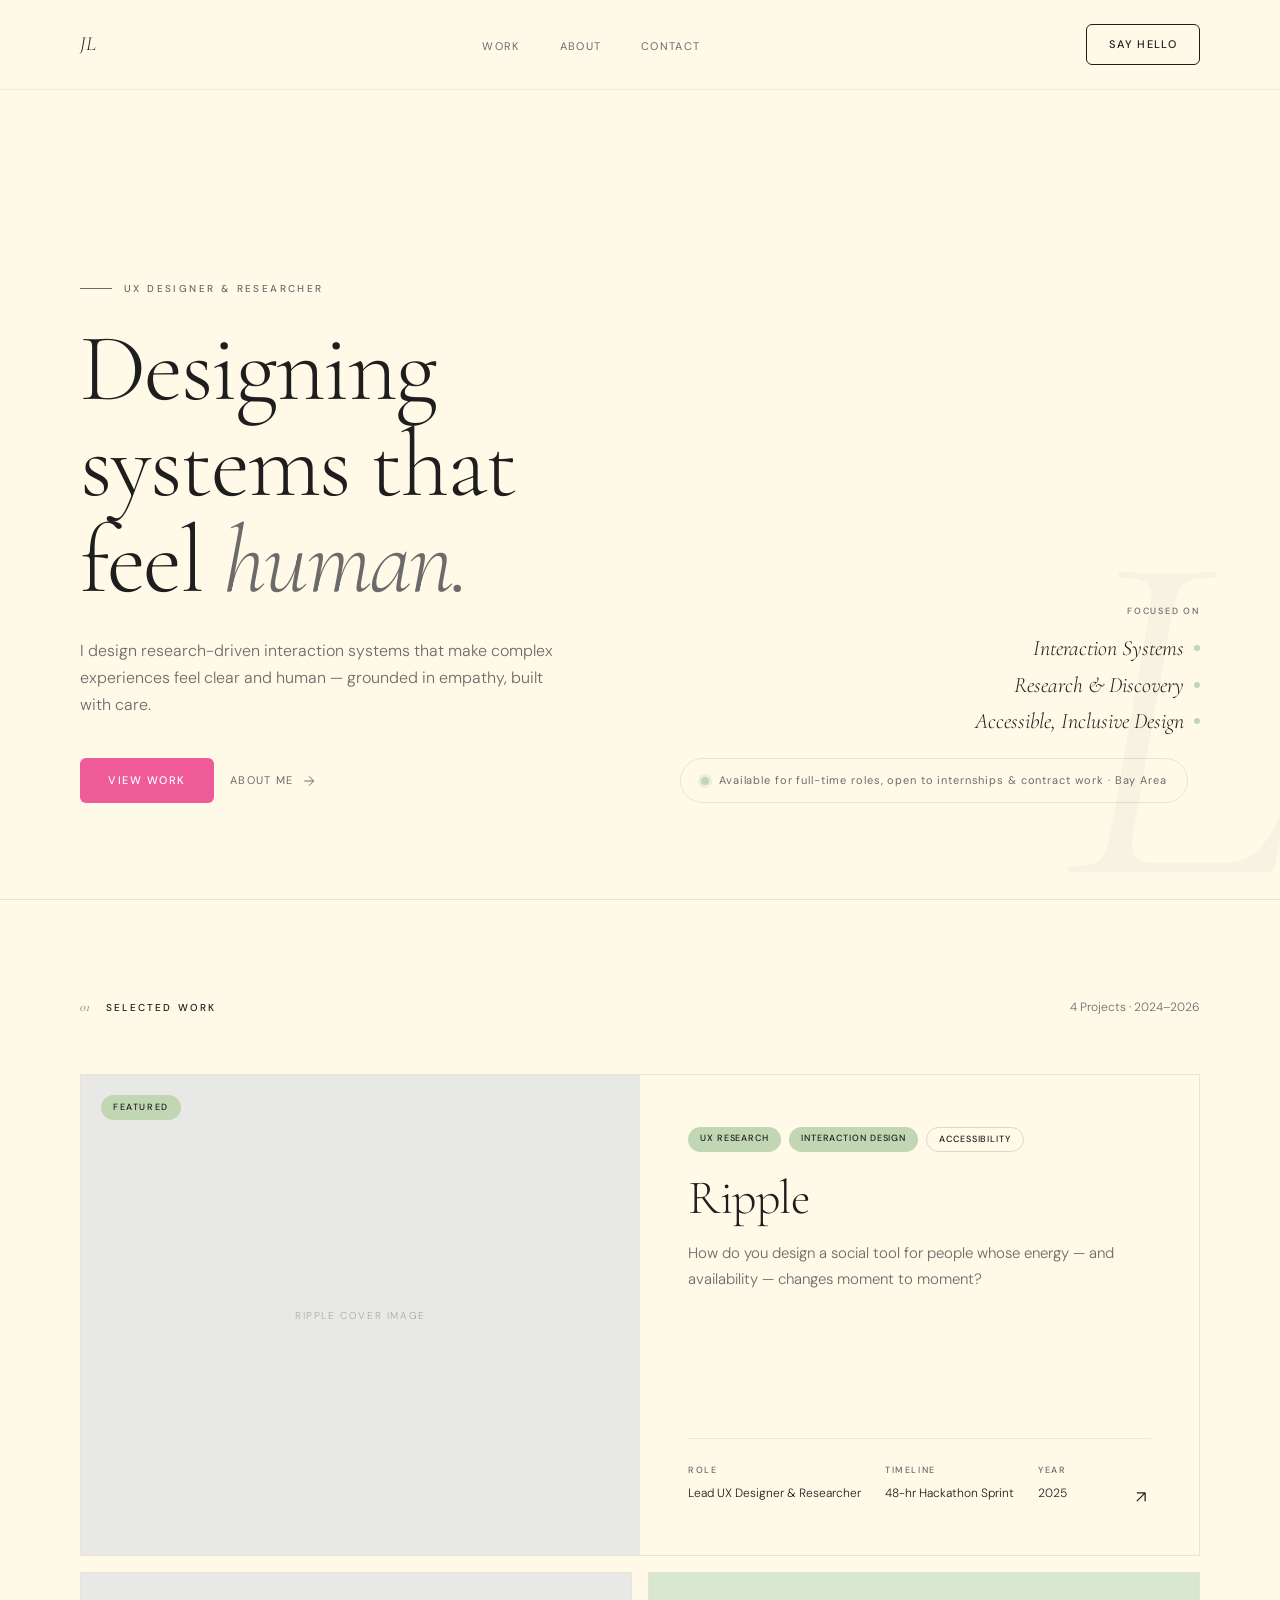
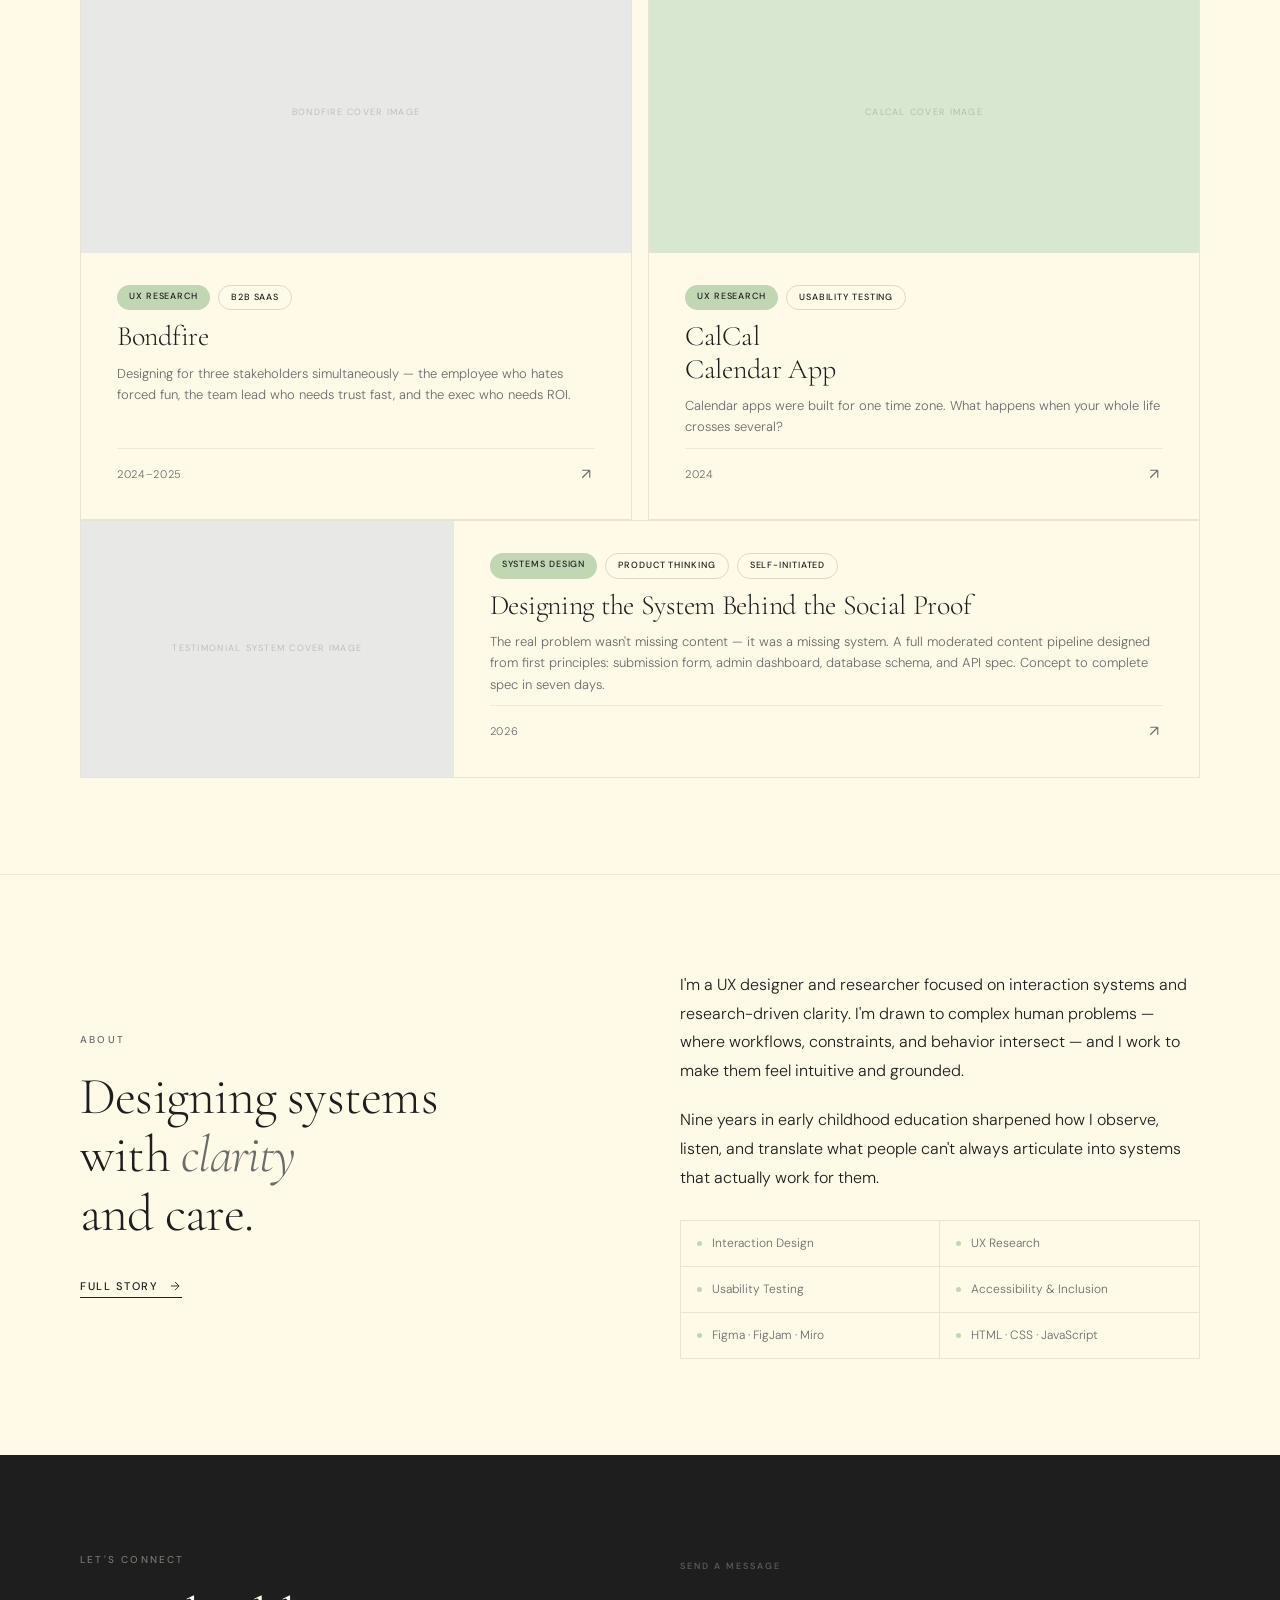
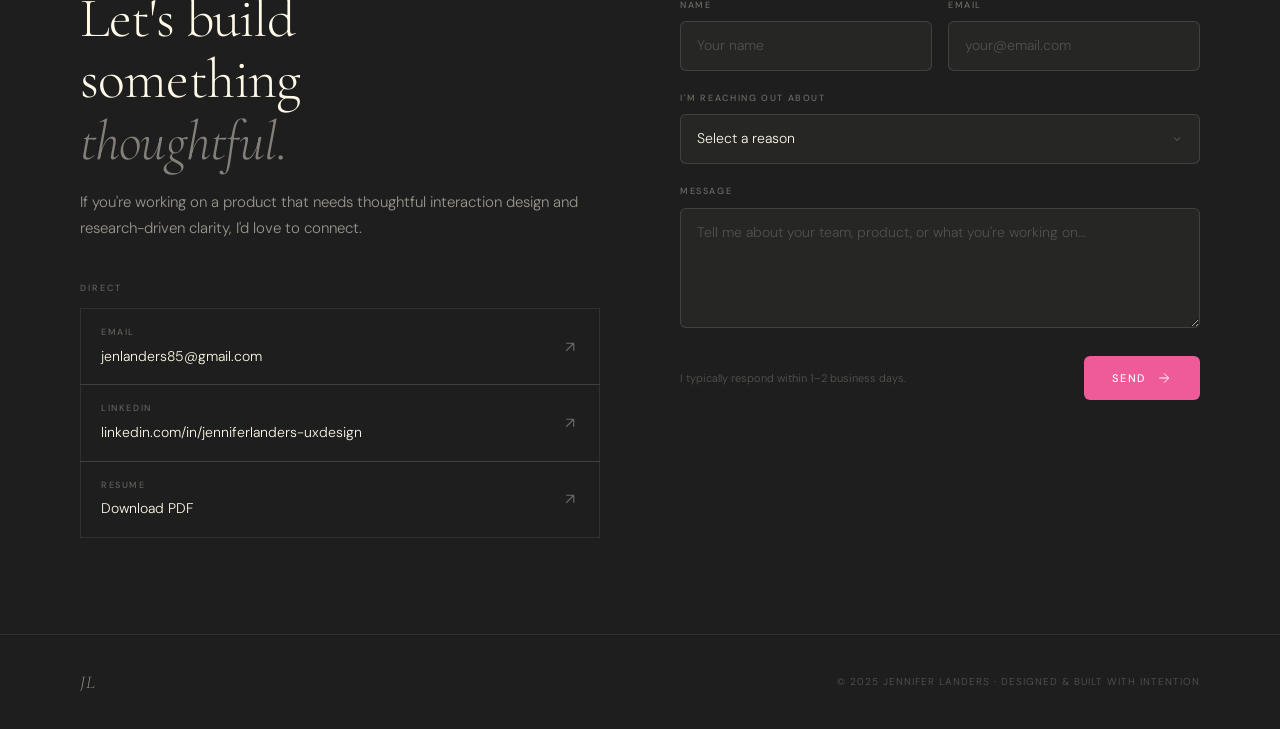
==== commit c3730c85: "updated page links in all html files." ====
--- a/index.html
+++ b/index.html
@@ -9,12 +9,12 @@
       href="https://fonts.googleapis.com/css2?family=Cormorant+Garamond:ital,wght@0,300;0,400;1,300;1,400&family=DM+Sans:wght@300;400;500&display=swap"
       rel="stylesheet"
     />
+
     <link rel="stylesheet" href="css/shared.css" />
     <link rel="stylesheet" href="css/index.css" />
   </head>
   <body>
     <!-- ── NAV ── -->
-    <!-- JL becomes logo image later -->
     <nav id="nav">
       <a href="index.html" class="nav-monogram">JL</a>
       <ul class="nav-links">
@@ -32,12 +32,6 @@
         <h1 class="hero-h1">
           Designing<br />systems that<br />feel <em>human.</em>
         </h1>
-        <!--
-        COPY NOTE: This sub line is your elevator pitch.
-        Keep it to 2 sentences max. It should answer:
-        what you do + how you do it + what makes you different.
-        Update this once you finalize your personal summary.
-      -->
         <p class="hero-sub">
           I design research-driven interaction systems that make complex
           experiences feel clear and human — grounded in empathy, built with
@@ -64,11 +58,6 @@
       <div class="hero-right fade-up" style="transition-delay: 120ms">
         <div class="hero-descriptor">
           <div class="hero-descriptor-label">Focused on</div>
-          <!--
-          COPY NOTE: These 3 lines are your specialisms.
-          Each gets a green dot. Keep them short — 3–4 words max.
-          These should match the language in your resume and about page.
-        -->
           <ul class="descriptor-list">
             <li>Interaction Systems <span></span></li>
             <li>Research & Discovery <span></span></li>
@@ -77,15 +66,10 @@
         </div>
         <div class="hero-availability">
           <div class="availability-dot"></div>
-          <!--
-          COPY NOTE: Update this when your availability changes.
-          Options: "Available for full-time roles · Bay Area"
-          or "Open to internships & contract work · Bay Area"
-        -->
-          <span class="availability-text"
-            >Available for full-time roles, open to internships & contract work
-            · Bay Area</span
-          >
+          <span class="availability-text">
+            Available for full-time roles, open to internships & contract work ·
+            Bay Area
+          </span>
         </div>
       </div>
     </section>
@@ -97,74 +81,54 @@
           <span class="section-number">01</span>
           <span class="section-title">Selected Work</span>
         </div>
-        <!--
-        COPY NOTE: Update the project count and year range
-        once you know how many case studies you're featuring.
+        <div class="work-header-right">4 Projects · 2024–2026</div>
+      </div>
+
+      <!-- ── FEATURED: RIPPLE ── -->
+      <!--
+        FEATURED PROJECT: Ripple
+        strongest research story, most personal project,
+        and deepest accessibility thinking. Goes first.
+ 
+        IMAGE: When ready, replace the inner div with:
+        <img src="images/ripple-cover.jpg"
+             alt="Ripple — social energy awareness app"
+             style="width:100%;height:100%;object-fit:cover;">
       -->
-        <div class="work-header-right">3 Projects · 2024–2026</div>
-      </div>
-
-      <!-- ── FEATURED CASE STUDY ── -->
-      <!--
-      STRUCTURE NOTE: This is your biggest, most complete project.
-      It gets the 2-col layout — image left, content right.
-      Link this to your actual case study file when it's ready.
-      For now it links to the template.
-    -->
-      <a href="case-study.html" class="featured-card fade-up">
+      <a href="ripple.html" class="featured-card fade-up">
         <div class="featured-img">
           <div class="featured-img-fill">
-            <!--
-            IMAGE NOTE: Replace this div with an <img> tag
-            when you have your project cover image.
-            Recommended size: 1200×900px, JPG or WebP.
-            The image will be cropped to fill this area.
-          -->
-            <span class="img-placeholder-text">Project cover image</span>
+            <span class="img-placeholder-text">Ripple cover image</span>
           </div>
           <div class="featured-card-label">Featured</div>
         </div>
         <div class="featured-content">
           <div class="featured-content-top">
-            <!--
-            COPY NOTE: Tags describe the work type and duration.
-            First 2 are filled (green), last 1 is outline.
-            Duration tag goes outline.
-          -->
             <div class="featured-tags">
               <span class="card-tag">UX Research</span>
               <span class="card-tag">Interaction Design</span>
-              <span class="card-tag outline">10 Weeks</span>
-            </div>
-            <!--
-            COPY NOTE: Project title — can be a real name or a
-            descriptive title. Keep to 3–5 words max for visual balance.
-          -->
-            <div class="featured-title">
-              Bondfire Team<br />Collaboration App
-            </div>
-            <!--
-            COPY NOTE: One sentence. Frame the human problem,
-            not the feature. What did users struggle with and why
-            did it matter? Avoid "I designed a..."
-          -->
+              <span class="card-tag outline">Accessibility</span>
+            </div>
+            <div class="featured-title">Ripple</div>
             <p class="featured-desc">
-              How do you help distributed teams stay coordinated when
-              communication tools create more noise than clarity?
+              How do you design a social tool for people whose energy — and
+              availability — changes moment to moment?
             </p>
           </div>
           <div class="featured-meta">
             <div class="featured-meta-item">
               <div class="featured-meta-label">Role</div>
-              <div class="featured-meta-value">UX Researcher & Designer</div>
+              <div class="featured-meta-value">
+                Lead UX Designer & Researcher
+              </div>
             </div>
             <div class="featured-meta-item">
-              <div class="featured-meta-label">Team</div>
-              <div class="featured-meta-value">Designer + Developer</div>
+              <div class="featured-meta-label">Timeline</div>
+              <div class="featured-meta-value">48-hr Hackathon Sprint</div>
             </div>
             <div class="featured-meta-item">
               <div class="featured-meta-label">Year</div>
-              <div class="featured-meta-value">2024–Present</div>
+              <div class="featured-meta-value">2025</div>
             </div>
           </div>
         </div>
@@ -181,14 +145,16 @@
         </svg>
       </a>
 
-      <!-- ── WORK GRID — 2 or 3 smaller cards ── -->
+      <!-- ── WORK GRID: BONDFIRE + CALCAL ── -->
       <div class="work-grid">
+        <!-- BONDFIRE -->
         <!--
-        WORK CARD 2
-        COPY NOTE: Replace title, tags, and desc with your second project.
-        If this is the Nonprofit Website project, update accordingly.
-      -->
-        <a href="case-study.html" class="work-card fade-up">
+          IMAGE: When ready, replace the inner div with:
+          <img src="images/bondfire-cover.jpg"
+               alt="Bondfire — Slack team engagement app"
+               style="width:100%;height:100%;object-fit:cover;">
+        -->
+        <a href="bondfire.html" class="work-card fade-up">
           <div class="work-card-img">
             <div class="work-card-img-inner">
               <span
@@ -200,22 +166,24 @@
                   text-transform: uppercase;
                   color: var(--mid-gray);
                 "
-                >Cover image</span
-              >
+              >
+                Bondfire cover image
+              </span>
             </div>
           </div>
           <div class="work-card-body">
             <div class="work-card-tags">
               <span class="card-tag">UX Research</span>
-              <span class="card-tag outline">Accessibility</span>
-            </div>
-            <div class="work-card-title">Nonprofit<br />Website Project</div>
+              <span class="card-tag outline">B2B SaaS</span>
+            </div>
+            <div class="work-card-title">Bondfire</div>
             <p class="work-card-desc">
-              Redesigning a mission-driven organization's site around the needs
-              of users who couldn't articulate what they needed.
+              Designing for three stakeholders simultaneously — the employee who
+              hates forced fun, the team lead who needs trust fast, and the exec
+              who needs ROI.
             </p>
             <div class="work-card-footer">
-              <span class="work-card-year">2024</span>
+              <span class="work-card-year">2024–2025</span>
               <svg
                 class="work-card-arrow"
                 width="18"
@@ -231,13 +199,15 @@
           </div>
         </a>
 
+        <!-- CALCAL -->
         <!--
-        WORK CARD 3
-        COPY NOTE: Replace with your third project.
-        The Ctrl Z website, Ripple, or another strong piece.
-      -->
+          IMAGE: When ready, replace the inner div with:
+          <img src="images/calcal-cover.jpg"
+               alt="CalCal — calendar app for international scheduling"
+               style="width:100%;height:100%;object-fit:cover;">
+        -->
         <a
-          href="case-study.html"
+          href="calcal.html"
           class="work-card fade-up"
           style="transition-delay: 80ms"
         >
@@ -252,19 +222,20 @@
                   text-transform: uppercase;
                   color: var(--mid-gray);
                 "
-                >Cover image</span
-              >
+              >
+                CalCal cover image
+              </span>
             </div>
           </div>
           <div class="work-card-body">
             <div class="work-card-tags">
-              <span class="card-tag">Interaction Design</span>
-              <span class="card-tag outline">Product</span>
-            </div>
-            <div class="work-card-title">Third Case<br />Study Title</div>
+              <span class="card-tag">UX Research</span>
+              <span class="card-tag outline">Usability Testing</span>
+            </div>
+            <div class="work-card-title">CalCal<br />Calendar App</div>
             <p class="work-card-desc">
-              Brief framing sentence — what problem did this project solve and
-              for whom?
+              Calendar apps were built for one time zone. What happens when your
+              whole life crosses several?
             </p>
             <div class="work-card-footer">
               <span class="work-card-year">2024</span>
@@ -283,26 +254,80 @@
           </div>
         </a>
       </div>
+
+      <!-- TESTIMONIAL SYSTEM — full-width fourth card -->
       <!--
-      OPTIONAL 4TH CARD NOTE: The original had a 4th card that spans
-      full width. Uncomment and populate this block if you have a 4th
-      project. Delete it if you only have 3.
-
-      <a href="case-study.html" class="work-card fade-up"
-         style="grid-column:1/-1;display:grid;grid-template-columns:1fr 2fr;transition-delay:120ms;">
-        ... card content ...
+        Spans full width. The 2-col layout (image left, content right)
+        gives it visual weight without elevating it above the featured card.
+ 
+        IMAGE: When ready, replace the inner div with:
+        <img src="images/testimonial-cover.jpg"
+             alt="Testimonial system — submission form and admin dashboard"
+             style="width:100%;height:100%;object-fit:cover;">
+      -->
+      <a
+        href="testimonial.html"
+        class="work-card fade-up"
+        style="
+          grid-column: 1/-1;
+          display: grid;
+          grid-template-columns: 1fr 2fr;
+          transition-delay: 120ms;
+        "
+      >
+        <div class="work-card-img" style="height: 100%; min-height: 220px">
+          <div class="work-card-img-inner">
+            <span
+              class="img-placeholder-text"
+              style="
+                opacity: 0.4;
+                font-size: 9px;
+                letter-spacing: 0.14em;
+                text-transform: uppercase;
+                color: var(--mid-gray);
+              "
+            >
+              Testimonial system cover image
+            </span>
+          </div>
+        </div>
+        <div class="work-card-body">
+          <div class="work-card-tags">
+            <span class="card-tag">Systems Design</span>
+            <span class="card-tag outline">Product Thinking</span>
+            <span class="card-tag outline">Self-Initiated</span>
+          </div>
+          <div class="work-card-title">
+            Designing the System Behind the Social Proof
+          </div>
+          <p class="work-card-desc">
+            The real problem wasn't missing content — it was a missing system. A
+            full moderated content pipeline designed from first principles:
+            submission form, admin dashboard, database schema, and API spec.
+            Concept to complete spec in seven days.
+          </p>
+          <div class="work-card-footer">
+            <span class="work-card-year">2026</span>
+            <svg
+              class="work-card-arrow"
+              width="18"
+              height="18"
+              fill="none"
+              stroke="currentColor"
+              stroke-width="1.5"
+              viewBox="0 0 24 24"
+            >
+              <path d="M7 17L17 7M17 7H7M17 7v10" />
+            </svg>
+          </div>
+        </div>
       </a>
-    --></section>
+    </section>
 
     <!-- ── ABOUT BLURB ── -->
     <section id="about-blurb" class="fade-up">
       <div class="about-blurb-left">
         <div class="about-blurb-eyebrow">About</div>
-        <!--
-        COPY NOTE: This headline echoes the About page H1.
-        It should feel like a warm invitation, not a job description.
-        The <em> wraps the italic word — keep it to one word.
-      -->
         <h2 class="about-blurb-h2">
           Designing systems<br />with <em>clarity</em><br />and care.
         </h2>
@@ -321,12 +346,6 @@
         </a>
       </div>
       <div class="about-blurb-right">
-        <!--
-        COPY NOTE: 2 short paragraphs. This is the homepage summary —
-        more concise than the About page intro.
-        Para 1: what you do and how you approach it.
-        Para 2: what makes your perspective different (your background).
-      -->
         <p class="about-blurb-p">
           I'm a UX designer and researcher focused on interaction systems and
           research-driven clarity. I'm drawn to complex human problems — where
@@ -338,11 +357,6 @@
           listen, and translate what people can't always articulate into systems
           that actually work for them.
         </p>
-        <!--
-        CAPABILITY GRID NOTE: 6 cells in a 2×3 grid.
-        These are your core skills/tools — short phrases only.
-        Green dot auto-added via CSS.
-      -->
         <div class="about-capabilities">
           <div class="capability-item">
             <div class="capability-dot"></div>
@@ -373,13 +387,6 @@
     </section>
 
     <!-- ── CONTACT ── -->
-    <!--
-    SECTION NOTE: This section sits on a dark graphite background.
-    Left col: your headline + direct links (email, LinkedIn, resume).
-    Right col: contact form.
-    The form works purely as HTML — JS later adds validation
-    and the success state. Without JS it submits normally.
-  -->
     <section id="contact" class="fade-up">
       <div class="contact-left">
         <div class="contact-top">
@@ -395,7 +402,6 @@
         <div class="contact-links">
           <div class="contact-links-label">Direct</div>
 
-          <!-- COPY NOTE: Replace with your professional email address -->
           <a href="mailto:jenlanders85@gmail.com" class="contact-link">
             <div class="contact-link-left">
               <span class="contact-link-label">Email</span>
@@ -414,7 +420,6 @@
             </svg>
           </a>
 
-          <!-- COPY NOTE: Replace with your real LinkedIn URL -->
           <a
             href="https://linkedin.com/in/jenniferlanders-uxdesign"
             class="contact-link"
@@ -440,7 +445,9 @@
             </svg>
           </a>
 
-          <!-- COPY NOTE: Update the href once your resume PDF is named and placed -->
+          <!--
+           add jennifer-landers-resume.pdf to files
+          -->
           <a
             href="jennifer-landers-resume.pdf"
             class="contact-link"
@@ -468,11 +475,6 @@
       <div class="contact-right">
         <div class="contact-form-label">Send a Message</div>
         <div class="contact-form-wrap">
-          <!--
-          FORM NOTE: action="" currently goes nowhere — the page just
-          reloads on submit. fixed later w js
-        
-        -->
           <form class="contact-form" id="contactForm" novalidate>
             <div class="form-row">
               <div class="form-field" id="field-name">
@@ -537,7 +539,6 @@
             </div>
           </form>
 
-          <!-- SUCCESS STATE: hidden by default, add w JS -->
           <div class="form-success" id="formSuccess">
             <div class="form-success-icon">
               <svg
@@ -562,7 +563,6 @@
     </section>
 
     <!-- ── FOOTER ── -->
-
     <footer>
       <a href="index.html" class="footer-monogram">JL</a>
       <span class="footer-copy"
@@ -571,9 +571,11 @@
     </footer>
 
     <!--
-    JS NOTE: Script tag is here but index.js is empty until later js add.
-    The page works completely without it.
-  -->
+      JS PATH NOTE:
+      Currently using javascript/index.js.
+      If index.js is in the root folder: src="index.js"
+      If it's in a /js subfolder: src="js/index.js"
+    -->
     <script src="javascript/index.js"></script>
   </body>
 </html>
